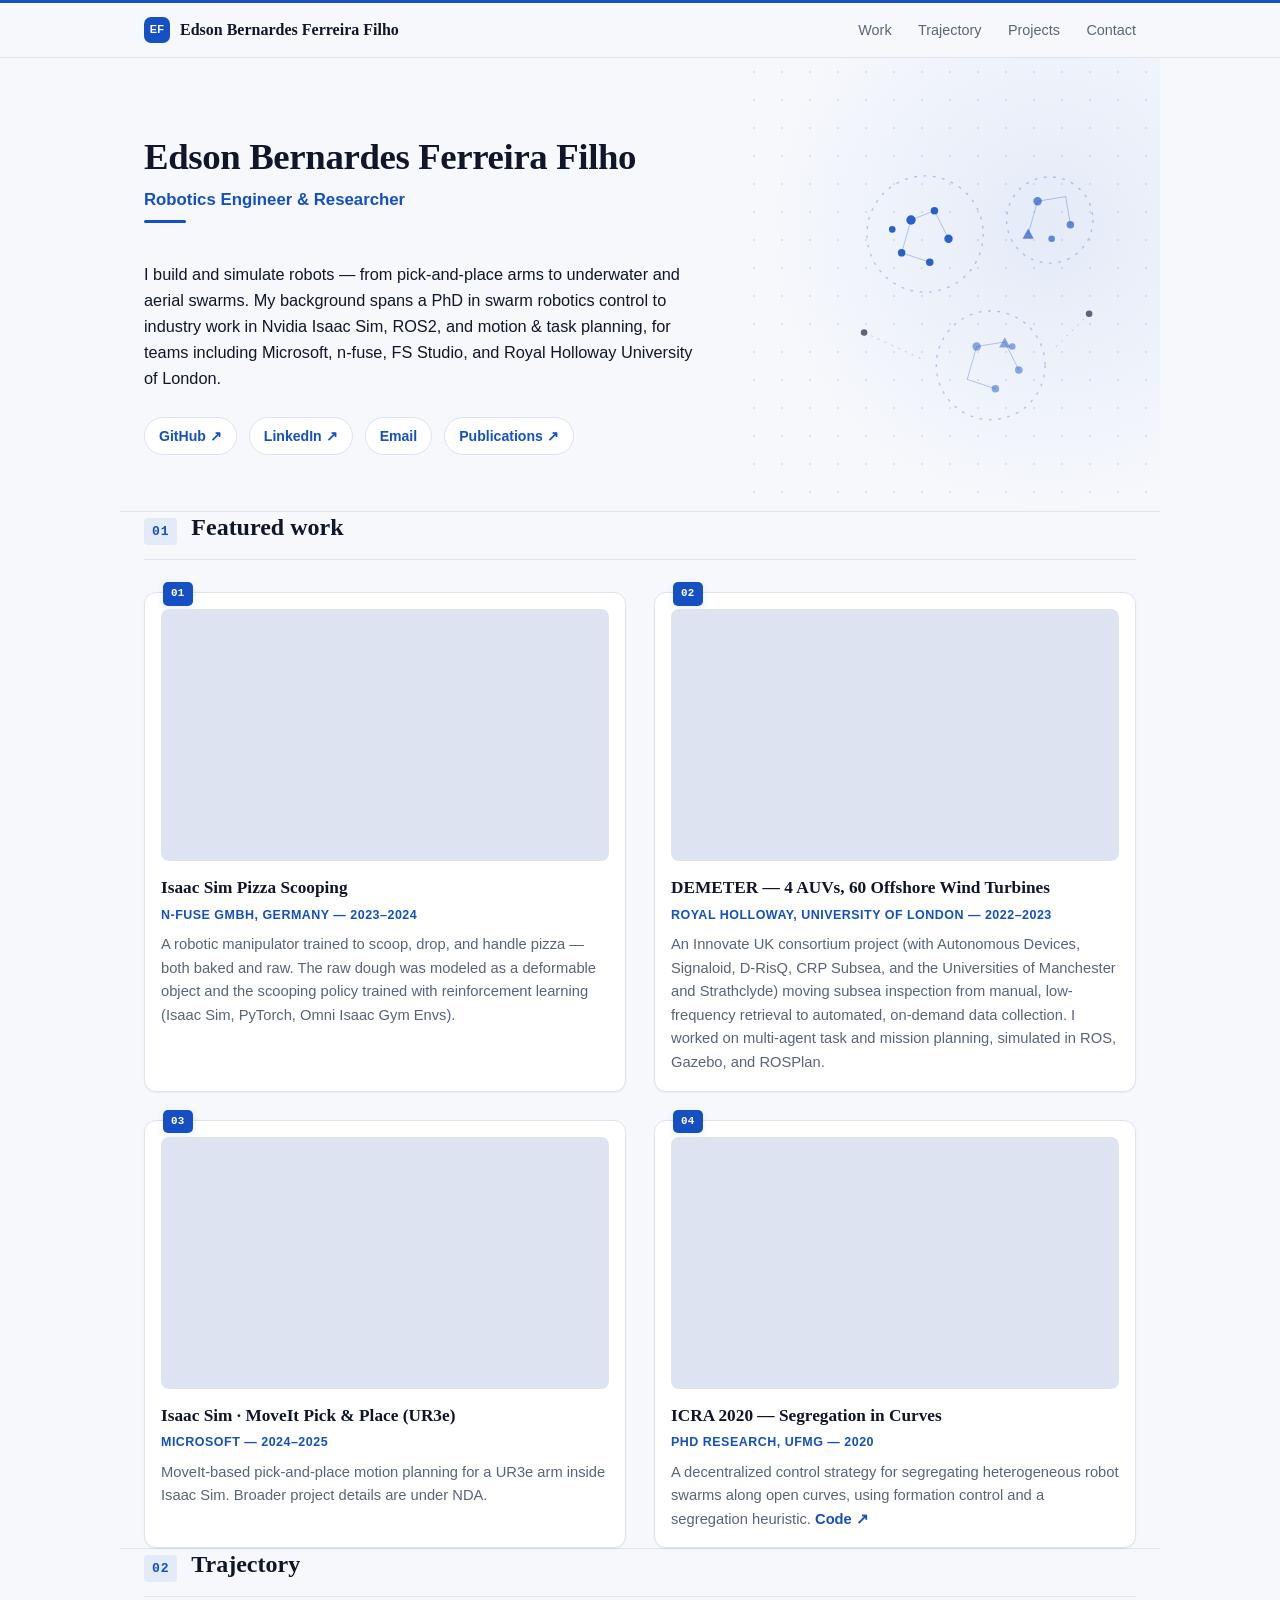
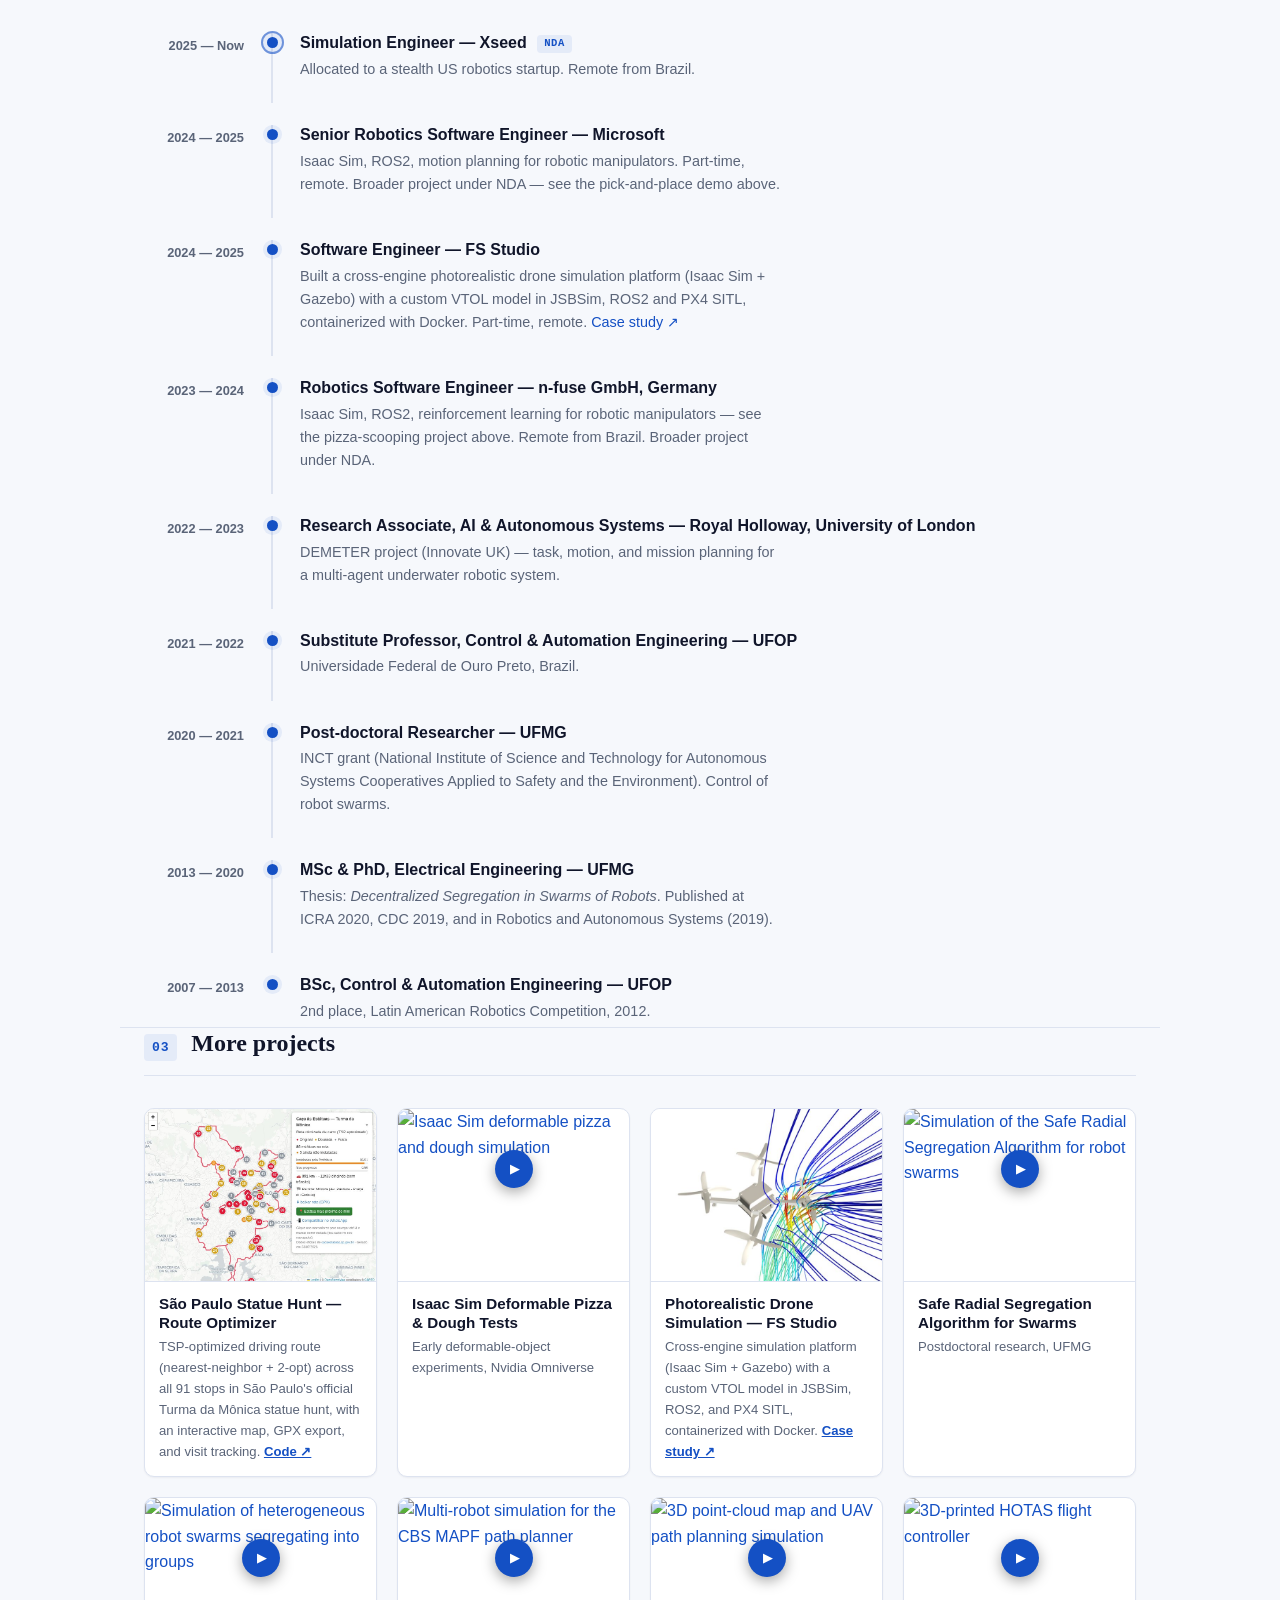
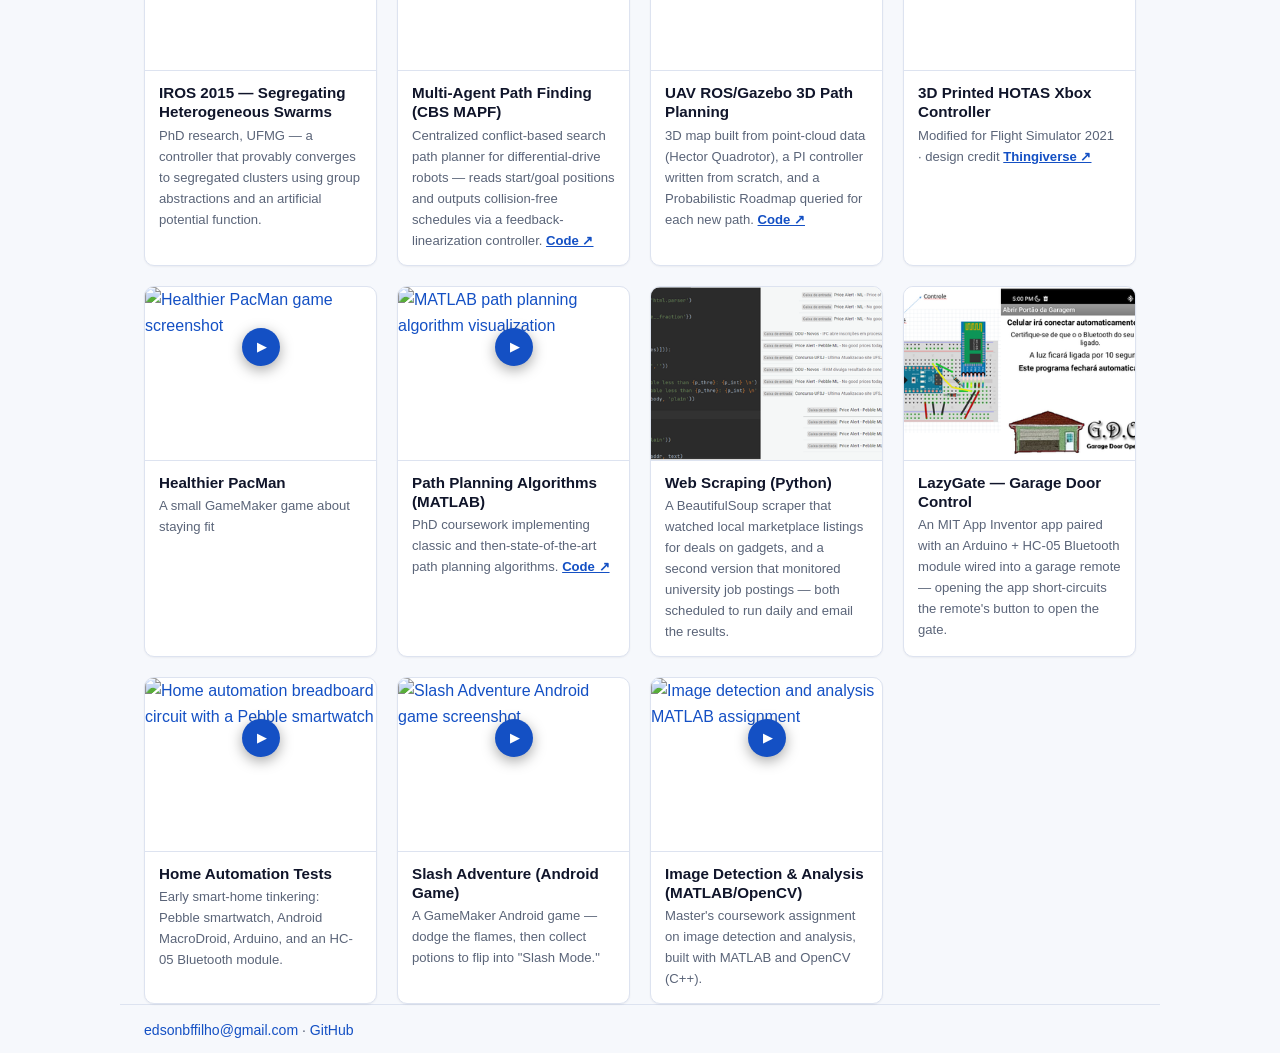
==== index.html @ b5280a37 "Initial portfolio site: featured work, projects, and career trajectory" ====
<!DOCTYPE html>
<html lang="en">
<head>
<meta charset="UTF-8">
<meta name="viewport" content="width=device-width, initial-scale=1.0">
<title>Edson Bernardes Ferreira Filho — Robotics Engineer</title>
<meta name="description" content="Robotics engineer and researcher working on simulation, motion planning, and multi-robot autonomy.">
<link rel="canonical" href="https://eferreirafilho.github.io/">
<meta property="og:type" content="website">
<meta property="og:title" content="Edson Bernardes Ferreira Filho — Robotics Engineer">
<meta property="og:description" content="Robotics engineer and researcher working on simulation, motion planning, and multi-robot autonomy.">
<meta property="og:url" content="https://eferreirafilho.github.io/">
<meta name="twitter:card" content="summary">
<meta name="twitter:title" content="Edson Bernardes Ferreira Filho — Robotics Engineer">
<meta name="twitter:description" content="Robotics engineer and researcher working on simulation, motion planning, and multi-robot autonomy.">
<link rel="icon" href="data:image/svg+xml,<svg xmlns=%22http://www.w3.org/2000/svg%22 viewBox=%220 0 100 100%22><text y=%22.9em%22 font-size=%2290%22>🤖</text></svg>">
<meta name="theme-color" content="#1450c4" media="(prefers-color-scheme: light)">
<meta name="theme-color" content="#0a0e1a" media="(prefers-color-scheme: dark)">
<link rel="stylesheet" href="style.css">
<script type="application/ld+json">
{
  "@context": "https://schema.org",
  "@type": "Person",
  "name": "Edson Bernardes Ferreira Filho",
  "jobTitle": "Robotics Engineer & Researcher",
  "url": "https://eferreirafilho.github.io/",
  "email": "mailto:edsonbffilho@gmail.com",
  "sameAs": [
    "https://github.com/eferreirafilho",
    "https://www.linkedin.com/in/edsonbffilho/",
    "https://scholar.google.com/citations?user=fEN3HycAAAAJ"
  ]
}
</script>
<script>document.documentElement.classList.add('js')</script>
</head>
<body>

<header class="site-header">
  <div class="wrap header-inner">
    <a class="brand" href="#top"><span class="logo-mark">EF</span> Edson Bernardes Ferreira Filho</a>
    <nav>
      <a href="#work">Work</a>
      <a href="#trajectory">Trajectory</a>
      <a href="#more">Projects</a>
      <a href="#contact">Contact</a>
    </nav>
  </div>
</header>

<main>

  <section class="hero wrap" id="top">
    <div class="hero-grid">
      <div class="hero-content">
        <h1>Edson Bernardes Ferreira Filho</h1>
        <p class="role">Robotics Engineer &amp; Researcher</p>
        <p class="bio">
          I build and simulate robots — from pick-and-place arms to underwater and aerial swarms.
          My background spans a PhD in swarm robotics control to industry work in Nvidia Isaac Sim,
          ROS2, and motion &amp; task planning, for teams including Microsoft, n-fuse, FS Studio, and Royal Holloway University of London.
        </p>
        <div class="hero-links">
          <a href="https://github.com/eferreirafilho" target="_blank" rel="noopener">GitHub ↗</a>
          <a href="https://www.linkedin.com/in/edsonbffilho/" target="_blank" rel="noopener">LinkedIn ↗</a>
          <a href="mailto:edsonbffilho@gmail.com">Email</a>
          <a href="https://scholar.google.com/citations?user=fEN3HycAAAAJ" target="_blank" rel="noopener">Publications ↗</a>
        </div>
      </div>
      <div class="hero-art" aria-hidden="true">
        <svg viewBox="0 0 320 320" xmlns="http://www.w3.org/2000/svg">
          <!-- group A: circles -->
          <circle class="swarm-ring ring-a" cx="95" cy="95" r="62"></circle>
          <line class="swarm-link" x1="80" y1="80" x2="105" y2="70"></line>
          <line class="swarm-link" x1="105" y1="70" x2="120" y2="100"></line>
          <line class="swarm-link" x1="80" y1="80" x2="70" y2="115"></line>
          <line class="swarm-link" x1="70" y1="115" x2="100" y2="125"></line>
          <circle class="swarm-bot g1" cx="80" cy="80" r="5" style="animation-delay:-.2s"></circle>
          <circle class="swarm-bot g1" cx="105" cy="70" r="4" style="animation-delay:-1.1s"></circle>
          <circle class="swarm-bot g1" cx="120" cy="100" r="4.5" style="animation-delay:-.6s"></circle>
          <circle class="swarm-bot g1" cx="70" cy="115" r="4" style="animation-delay:-1.6s"></circle>
          <circle class="swarm-bot g1" cx="100" cy="125" r="4" style="animation-delay:-.9s"></circle>
          <circle class="swarm-bot g1" cx="60" cy="90" r="3.5" style="animation-delay:-1.9s"></circle>

          <!-- group B: mixed shapes -->
          <circle class="swarm-ring ring-b" cx="228" cy="80" r="46"></circle>
          <line class="swarm-link" x1="215" y1="60" x2="245" y2="55"></line>
          <line class="swarm-link" x1="245" y1="55" x2="250" y2="85"></line>
          <line class="swarm-link" x1="215" y1="60" x2="205" y2="95"></line>
          <circle class="swarm-bot g2" cx="215" cy="60" r="4.5" style="animation-delay:-.4s"></circle>
          <rect class="swarm-bot g2" x="241" y="51" width="8" height="8" transform="rotate(45 245 55)" style="animation-delay:-1.3s"></rect>
          <circle class="swarm-bot g2" cx="250" cy="85" r="4" style="animation-delay:-.8s"></circle>
          <polygon class="swarm-bot g2" points="205,89 199,100 211,100" style="animation-delay:-1.7s"></polygon>
          <circle class="swarm-bot g2" cx="230" cy="100" r="3.5" style="animation-delay:-2.1s"></circle>

          <!-- group C: mixed shapes -->
          <circle class="swarm-ring ring-c" cx="165" cy="235" r="58"></circle>
          <line class="swarm-link" x1="150" y1="215" x2="180" y2="210"></line>
          <line class="swarm-link" x1="180" y1="210" x2="195" y2="240"></line>
          <line class="swarm-link" x1="150" y1="215" x2="140" y2="250"></line>
          <line class="swarm-link" x1="140" y1="250" x2="170" y2="260"></line>
          <circle class="swarm-bot g3" cx="150" cy="215" r="4.5" style="animation-delay:-.3s"></circle>
          <polygon class="swarm-bot g3" points="180,205 174,216 186,216" style="animation-delay:-1.4s"></polygon>
          <circle class="swarm-bot g3" cx="195" cy="240" r="4" style="animation-delay:-.7s"></circle>
          <rect class="swarm-bot g3" x="136" y="246" width="7" height="7" transform="rotate(45 140 250)" style="animation-delay:-1.8s"></rect>
          <circle class="swarm-bot g3" cx="170" cy="260" r="4" style="animation-delay:-1.0s"></circle>
          <circle class="swarm-bot g3" cx="188" cy="215" r="3.5" style="animation-delay:-2.2s"></circle>

          <!-- strays converging -->
          <line class="swarm-trail" x1="270" y1="180" x2="230" y2="220"></line>
          <g class="swarm-stray stray-1"><circle cx="270" cy="180" r="3.5"></circle></g>
          <line class="swarm-trail" x1="30" y1="200" x2="95" y2="230"></line>
          <g class="swarm-stray stray-2"><circle cx="30" cy="200" r="3.5"></circle></g>
        </svg>
      </div>
    </div>
  </section>

  <section class="wrap" id="work">
    <div class="section-head reveal">
      <span class="index">01</span>
      <h2>Featured work</h2>
    </div>

    <div class="feature-grid">

      <article class="feature reveal">
        <div class="video-frame">
          <iframe src="https://www.youtube-nocookie.com/embed/kLMvVMQh2kI" title="Isaac Sim Pizza Scooping" loading="lazy" frameborder="0" allow="encrypted-media; picture-in-picture" allowfullscreen></iframe>
        </div>
        <div class="feature-text">
          <h3>Isaac Sim Pizza Scooping</h3>
          <p class="meta">n-fuse GmbH, Germany — 2023–2024</p>
          <p>A robotic manipulator trained to scoop, drop, and handle pizza — both baked and raw.
          The raw dough was modeled as a deformable object and the scooping policy trained with
          reinforcement learning (Isaac Sim, PyTorch, Omni Isaac Gym Envs).</p>
        </div>
      </article>

      <article class="feature reveal">
        <div class="video-frame">
          <iframe src="https://www.youtube-nocookie.com/embed/oD5WU7dRKI8" title="DEMETER — Multi-Agent AUVs" loading="lazy" frameborder="0" allow="encrypted-media; picture-in-picture" allowfullscreen></iframe>
        </div>
        <div class="feature-text">
          <h3>DEMETER — 4 AUVs, 60 Offshore Wind Turbines</h3>
          <p class="meta">Royal Holloway, University of London — 2022–2023</p>
          <p>An Innovate UK consortium project (with Autonomous Devices, Signaloid, D-RisQ, CRP Subsea,
          and the Universities of Manchester and Strathclyde) moving subsea inspection from manual,
          low-frequency retrieval to automated, on-demand data collection. I worked on multi-agent
          task and mission planning, simulated in ROS, Gazebo, and ROSPlan.</p>
        </div>
      </article>

      <article class="feature reveal">
        <div class="video-frame">
          <iframe src="https://www.youtube-nocookie.com/embed/qJQXDGICeGg" title="Isaac Sim MoveIt Pick and Place (UR3e)" loading="lazy" frameborder="0" allow="encrypted-media; picture-in-picture" allowfullscreen></iframe>
        </div>
        <div class="feature-text">
          <h3>Isaac Sim · MoveIt Pick &amp; Place (UR3e)</h3>
          <p class="meta">Microsoft — 2024–2025</p>
          <p>MoveIt-based pick-and-place motion planning for a UR3e arm inside Isaac Sim.
          Broader project details are under NDA.</p>
        </div>
      </article>

      <article class="feature reveal">
        <div class="video-frame">
          <iframe src="https://www.youtube-nocookie.com/embed/Bd-1XzaPeXY" title="ICRA 2020 Presentation — Segregation in Curves" loading="lazy" frameborder="0" allow="encrypted-media; picture-in-picture" allowfullscreen></iframe>
        </div>
        <div class="feature-text">
          <h3>ICRA 2020 — Segregation in Curves</h3>
          <p class="meta">PhD research, UFMG — 2020</p>
          <p>A decentralized control strategy for segregating heterogeneous robot swarms along
          open curves, using formation control and a segregation heuristic.
          <a href="https://github.com/eferreirafilho/swarm_segregation_icra2020" target="_blank" rel="noopener">Code ↗</a></p>
        </div>
      </article>

    </div>
  </section>

  <section class="wrap" id="trajectory">
    <div class="section-head reveal">
      <span class="index">02</span>
      <h2>Trajectory</h2>
    </div>
    <ul class="timeline">

      <li class="reveal">
        <span class="years">2025 — Now</span>
        <span class="node-col"><span class="dot current"></span></span>
        <div>
          <h4>Simulation Engineer — Xseed <span class="tag">NDA</span></h4>
          <p>Allocated to a stealth US robotics startup. Remote from Brazil.</p>
        </div>
      </li>

      <li class="reveal">
        <span class="years">2024 — 2025</span>
        <span class="node-col"><span class="dot"></span></span>
        <div>
          <h4>Senior Robotics Software Engineer — Microsoft</h4>
          <p>Isaac Sim, ROS2, motion planning for robotic manipulators. Part-time, remote. Broader project under NDA — see the pick-and-place demo above.</p>
        </div>
      </li>

      <li class="reveal">
        <span class="years">2024 — 2025</span>
        <span class="node-col"><span class="dot"></span></span>
        <div>
          <h4>Software Engineer — FS Studio</h4>
          <p>Built a cross-engine photorealistic drone simulation platform (Isaac Sim + Gazebo)
          with a custom VTOL model in JSBSim, ROS2 and PX4 SITL, containerized with Docker.
          Part-time, remote. <a href="https://fsstudio.com/photorealistic-drone-simulation-through-omniverse-and-gazebo-case-study" target="_blank" rel="noopener">Case study ↗</a></p>
        </div>
      </li>

      <li class="reveal">
        <span class="years">2023 — 2024</span>
        <span class="node-col"><span class="dot"></span></span>
        <div>
          <h4>Robotics Software Engineer — n-fuse GmbH, Germany</h4>
          <p>Isaac Sim, ROS2, reinforcement learning for robotic manipulators — see the pizza-scooping project above. Remote from Brazil. Broader project under NDA.</p>
        </div>
      </li>

      <li class="reveal">
        <span class="years">2022 — 2023</span>
        <span class="node-col"><span class="dot"></span></span>
        <div>
          <h4>Research Associate, AI &amp; Autonomous Systems — Royal Holloway, University of London</h4>
          <p>DEMETER project (Innovate UK) — task, motion, and mission planning for a multi-agent underwater robotic system.</p>
        </div>
      </li>

      <li class="reveal">
        <span class="years">2021 — 2022</span>
        <span class="node-col"><span class="dot"></span></span>
        <div>
          <h4>Substitute Professor, Control &amp; Automation Engineering — UFOP</h4>
          <p>Universidade Federal de Ouro Preto, Brazil.</p>
        </div>
      </li>

      <li class="reveal">
        <span class="years">2020 — 2021</span>
        <span class="node-col"><span class="dot"></span></span>
        <div>
          <h4>Post-doctoral Researcher — UFMG</h4>
          <p>INCT grant (National Institute of Science and Technology for Autonomous Systems Cooperatives Applied to Safety and the Environment). Control of robot swarms.</p>
        </div>
      </li>

      <li class="reveal">
        <span class="years">2013 — 2020</span>
        <span class="node-col"><span class="dot"></span></span>
        <div>
          <h4>MSc &amp; PhD, Electrical Engineering — UFMG</h4>
          <p>Thesis: <em>Decentralized Segregation in Swarms of Robots</em>. Published at ICRA 2020, CDC 2019, and in Robotics and Autonomous Systems (2019).</p>
        </div>
      </li>

      <li class="reveal">
        <span class="years">2007 — 2013</span>
        <span class="node-col"><span class="dot"></span></span>
        <div>
          <h4>BSc, Control &amp; Automation Engineering — UFOP</h4>
          <p>2nd place, Latin American Robotics Competition, 2012.</p>
        </div>
      </li>

    </ul>
  </section>

  <section class="wrap" id="more">
    <div class="section-head reveal">
      <span class="index">03</span>
      <h2>More projects</h2>
    </div>
    <div class="grid">

      <div class="card reveal">
        <a class="card-media" href="https://eferreirafilho.github.io/caca-estatuas-sp/" target="_blank" rel="noopener">
          <img loading="lazy" src="images/caca-estatuas-sp.jpg" alt="Interactive map of the optimized São Paulo statue-hunt driving route">
        </a>
        <div class="card-text">
          <h4><a href="https://eferreirafilho.github.io/caca-estatuas-sp/" target="_blank" rel="noopener">São Paulo Statue Hunt — Route Optimizer</a></h4>
          <p>TSP-optimized driving route (nearest-neighbor + 2-opt) across all 91 stops in São Paulo's official Turma da Mônica statue hunt, with an interactive map, GPX export, and visit tracking. <a href="https://github.com/eferreirafilho/caca-estatuas-sp" target="_blank" rel="noopener">Code ↗</a></p>
        </div>
      </div>

      <div class="card reveal">
        <a class="card-media" href="https://youtu.be/xqo80AxXEqs" target="_blank" rel="noopener">
          <img loading="lazy" src="https://img.youtube.com/vi/xqo80AxXEqs/hqdefault.jpg" alt="Isaac Sim deformable pizza and dough simulation">
          <span class="play">▶</span>
        </a>
        <div class="card-text">
          <h4><a href="https://youtu.be/xqo80AxXEqs" target="_blank" rel="noopener">Isaac Sim Deformable Pizza &amp; Dough Tests</a></h4>
          <p>Early deformable-object experiments, Nvidia Omniverse</p>
        </div>
      </div>

      <div class="card reveal">
        <a class="card-media" href="https://fsstudio.com/photorealistic-drone-simulation-through-omniverse-and-gazebo-case-study" target="_blank" rel="noopener">
          <img loading="lazy" src="images/fsstudio-dronesim.jpg" alt="CFD airflow visualization around a simulated drone">
        </a>
        <div class="card-text">
          <h4><a href="https://fsstudio.com/photorealistic-drone-simulation-through-omniverse-and-gazebo-case-study" target="_blank" rel="noopener">Photorealistic Drone Simulation — FS Studio</a></h4>
          <p>Cross-engine simulation platform (Isaac Sim + Gazebo) with a custom VTOL model in JSBSim, ROS2, and PX4 SITL, containerized with Docker. <a href="https://fsstudio.com/photorealistic-drone-simulation-through-omniverse-and-gazebo-case-study" target="_blank" rel="noopener">Case study ↗</a></p>
        </div>
      </div>

      <div class="card reveal">
        <a class="card-media" href="https://youtu.be/FILIcJzhCA4" target="_blank" rel="noopener">
          <img loading="lazy" src="https://img.youtube.com/vi/FILIcJzhCA4/hqdefault.jpg" alt="Simulation of the Safe Radial Segregation Algorithm for robot swarms">
          <span class="play">▶</span>
        </a>
        <div class="card-text">
          <h4><a href="https://youtu.be/FILIcJzhCA4" target="_blank" rel="noopener">Safe Radial Segregation Algorithm for Swarms</a></h4>
          <p>Postdoctoral research, UFMG</p>
        </div>
      </div>

      <div class="card reveal">
        <a class="card-media" href="https://youtu.be/mFxI3YQrhSk" target="_blank" rel="noopener">
          <img loading="lazy" src="https://img.youtube.com/vi/mFxI3YQrhSk/hqdefault.jpg" alt="Simulation of heterogeneous robot swarms segregating into groups">
          <span class="play">▶</span>
        </a>
        <div class="card-text">
          <h4><a href="https://youtu.be/mFxI3YQrhSk" target="_blank" rel="noopener">IROS 2015 — Segregating Heterogeneous Swarms</a></h4>
          <p>PhD research, UFMG — a controller that provably converges to segregated clusters using group abstractions and an artificial potential function.</p>
        </div>
      </div>

      <div class="card reveal">
        <a class="card-media" href="https://youtu.be/qwxTIXPNZy4" target="_blank" rel="noopener">
          <img loading="lazy" src="https://img.youtube.com/vi/qwxTIXPNZy4/hqdefault.jpg" alt="Multi-robot simulation for the CBS MAPF path planner">
          <span class="play">▶</span>
        </a>
        <div class="card-text">
          <h4><a href="https://youtu.be/qwxTIXPNZy4" target="_blank" rel="noopener">Multi-Agent Path Finding (CBS MAPF)</a></h4>
          <p>Centralized conflict-based search path planner for differential-drive robots — reads start/goal positions and outputs collision-free schedules via a feedback-linearization controller. <a href="https://github.com/eferreirafilho/mapf" target="_blank" rel="noopener">Code ↗</a></p>
        </div>
      </div>

      <div class="card reveal">
        <a class="card-media" href="https://youtu.be/5zz554kwlhc" target="_blank" rel="noopener">
          <img loading="lazy" src="https://img.youtube.com/vi/5zz554kwlhc/hqdefault.jpg" alt="3D point-cloud map and UAV path planning simulation">
          <span class="play">▶</span>
        </a>
        <div class="card-text">
          <h4><a href="https://youtu.be/5zz554kwlhc" target="_blank" rel="noopener">UAV ROS/Gazebo 3D Path Planning</a></h4>
          <p>3D map built from point-cloud data (Hector Quadrotor), a PI controller written from scratch, and a Probabilistic Roadmap queried for each new path. <a href="https://github.com/eferreirafilho/gazebo_3D_pathplanning" target="_blank" rel="noopener">Code ↗</a></p>
        </div>
      </div>

      <div class="card reveal">
        <a class="card-media" href="https://youtu.be/h5XjMiL6z1w" target="_blank" rel="noopener">
          <img loading="lazy" src="https://img.youtube.com/vi/h5XjMiL6z1w/hqdefault.jpg" alt="3D-printed HOTAS flight controller">
          <span class="play">▶</span>
        </a>
        <div class="card-text">
          <h4><a href="https://youtu.be/h5XjMiL6z1w" target="_blank" rel="noopener">3D Printed HOTAS Xbox Controller</a></h4>
          <p>Modified for Flight Simulator 2021 · design credit <a href="https://www.thingiverse.com/thing:4605273" target="_blank" rel="noopener">Thingiverse ↗</a></p>
        </div>
      </div>

      <div class="card reveal">
        <a class="card-media" href="https://youtu.be/n9C_z808i98" target="_blank" rel="noopener">
          <img loading="lazy" src="https://img.youtube.com/vi/n9C_z808i98/hqdefault.jpg" alt="Healthier PacMan game screenshot">
          <span class="play">▶</span>
        </a>
        <div class="card-text">
          <h4><a href="https://youtu.be/n9C_z808i98" target="_blank" rel="noopener">Healthier PacMan</a></h4>
          <p>A small GameMaker game about staying fit</p>
        </div>
      </div>

      <div class="card reveal">
        <a class="card-media" href="https://youtu.be/-ZS7VJuk-Xw" target="_blank" rel="noopener">
          <img loading="lazy" src="https://img.youtube.com/vi/-ZS7VJuk-Xw/hqdefault.jpg" alt="MATLAB path planning algorithm visualization">
          <span class="play">▶</span>
        </a>
        <div class="card-text">
          <h4><a href="https://youtu.be/-ZS7VJuk-Xw" target="_blank" rel="noopener">Path Planning Algorithms (MATLAB)</a></h4>
          <p>PhD coursework implementing classic and then-state-of-the-art path planning algorithms. <a href="https://github.com/eferreirafilho/Path-Planning-Algorithms" target="_blank" rel="noopener">Code ↗</a></p>
        </div>
      </div>

      <div class="card reveal">
        <a class="card-media" href="images/web-scraping.png" target="_blank" rel="noopener">
          <img loading="lazy" src="images/web-scraping.png" alt="Python web scraper code and price-alert notifications">
        </a>
        <div class="card-text">
          <h4>Web Scraping (Python)</h4>
          <p>A BeautifulSoup scraper that watched local marketplace listings for deals on gadgets, and a second version that monitored university job postings — both scheduled to run daily and email the results.</p>
        </div>
      </div>

      <div class="card reveal">
        <a class="card-media" href="images/lazygate.png" target="_blank" rel="noopener">
          <img loading="lazy" src="images/lazygate.png" alt="LazyGate circuit diagram and garage door opener app">
        </a>
        <div class="card-text">
          <h4>LazyGate — Garage Door Control</h4>
          <p>An MIT App Inventor app paired with an Arduino + HC-05 Bluetooth module wired into a garage remote — opening the app short-circuits the remote's button to open the gate.</p>
        </div>
      </div>

      <div class="card reveal">
        <a class="card-media" href="https://youtu.be/2zBxK12dLUQ" target="_blank" rel="noopener">
          <img loading="lazy" src="https://img.youtube.com/vi/2zBxK12dLUQ/hqdefault.jpg" alt="Home automation breadboard circuit with a Pebble smartwatch">
          <span class="play">▶</span>
        </a>
        <div class="card-text">
          <h4><a href="https://youtu.be/2zBxK12dLUQ" target="_blank" rel="noopener">Home Automation Tests</a></h4>
          <p>Early smart-home tinkering: Pebble smartwatch, Android MacroDroid, Arduino, and an HC-05 Bluetooth module.</p>
        </div>
      </div>

      <div class="card reveal">
        <a class="card-media" href="https://youtu.be/e_MWCThEzN8" target="_blank" rel="noopener">
          <img loading="lazy" src="https://img.youtube.com/vi/e_MWCThEzN8/hqdefault.jpg" alt="Slash Adventure Android game screenshot">
          <span class="play">▶</span>
        </a>
        <div class="card-text">
          <h4><a href="https://youtu.be/e_MWCThEzN8" target="_blank" rel="noopener">Slash Adventure (Android Game)</a></h4>
          <p>A GameMaker Android game — dodge the flames, then collect potions to flip into "Slash Mode."</p>
        </div>
      </div>

      <div class="card reveal">
        <a class="card-media" href="https://youtu.be/XIEwwKHn3Zw" target="_blank" rel="noopener">
          <img loading="lazy" src="https://img.youtube.com/vi/XIEwwKHn3Zw/hqdefault.jpg" alt="Image detection and analysis MATLAB assignment">
          <span class="play">▶</span>
        </a>
        <div class="card-text">
          <h4><a href="https://youtu.be/XIEwwKHn3Zw" target="_blank" rel="noopener">Image Detection &amp; Analysis (MATLAB/OpenCV)</a></h4>
          <p>Master's coursework assignment on image detection and analysis, built with MATLAB and OpenCV (C++).</p>
        </div>
      </div>

    </div>
  </section>

</main>

<footer class="wrap" id="contact">
  <p><a href="mailto:edsonbffilho@gmail.com">edsonbffilho@gmail.com</a> · <a href="https://github.com/eferreirafilho" target="_blank" rel="noopener">GitHub</a></p>
</footer>

<script src="script.js"></script>
</body>
</html>
---- style.css ----
:root {
  --bg: #f6f8fc;
  --text: #10152a;
  --muted: #5a6478;
  --accent: #1450c4;
  --accent-soft: rgba(20, 80, 196, 0.08);
  --border: #dde3f0;
  --card-bg: #ffffff;
  --shadow-sm: rgba(16, 21, 40, .05);
}

@media (prefers-color-scheme: dark) {
  :root {
    --bg: #0a0e1a;
    --text: #e8ecf7;
    --muted: #8b95b0;
    --accent: #5b8def;
    --accent-soft: rgba(91, 141, 239, 0.12);
    --border: #1e2740;
    --card-bg: #10162a;
    --shadow-sm: rgba(0, 0, 0, .35);
  }
}

* { box-sizing: border-box; }

html { scroll-behavior: smooth; }

body {
  margin: 0;
  background: var(--bg);
  color: var(--text);
  font-family: -apple-system, BlinkMacSystemFont, "Segoe UI", Roboto, Helvetica, Arial, sans-serif;
  line-height: 1.6;
  -webkit-font-smoothing: antialiased;
  position: relative;
}

/* subtle grain texture, sits above everything, never blocks clicks */
body::before {
  content: '';
  position: fixed;
  inset: 0;
  pointer-events: none;
  z-index: 999;
  opacity: .025;
  mix-blend-mode: overlay;
  background-image: url("data:image/svg+xml;utf8,<svg xmlns='http://www.w3.org/2000/svg' width='120' height='120'><filter id='n'><feTurbulence type='fractalNoise' baseFrequency='0.85' numOctaves='2' stitchTiles='stitch'/></filter><rect width='100%25' height='100%25' filter='url(%23n)'/></svg>");
}

/* scroll-reveal (progressive enhancement: only animates once .js is present).
   Deliberately never toggles opacity — content must stay visible even if a
   transition never resolves; worst case it just sits at a small offset. */
.js .reveal {
  transform: translateY(16px);
  transition: transform .6s cubic-bezier(.2,.7,.2,1);
}
.js .reveal.is-visible {
  transform: none;
}
.feature-grid > .reveal:nth-child(2) { transition-delay: .08s; }
.feature-grid > .reveal:nth-child(3) { transition-delay: .16s; }
.feature-grid > .reveal:nth-child(4) { transition-delay: .24s; }
.grid > .reveal:nth-child(2) { transition-delay: .06s; }
.grid > .reveal:nth-child(3) { transition-delay: .12s; }
.grid > .reveal:nth-child(4) { transition-delay: .18s; }
.grid > .reveal:nth-child(5) { transition-delay: .24s; }
.grid > .reveal:nth-child(6) { transition-delay: .3s; }

@media (prefers-reduced-motion: reduce) {
  .js .reveal { transition: none; transform: none; }
}

h1, h2, h3, h4 {
  font-family: ui-serif, Georgia, "Times New Roman", serif;
  font-weight: 600;
  line-height: 1.25;
  margin: 0 0 .4em;
}

a {
  color: var(--accent);
  text-decoration: none;
}
a:hover { text-decoration: underline; }

.wrap {
  max-width: 1040px;
  margin: 0 auto;
  padding: 0 24px;
}

/* header */
.site-header {
  position: sticky;
  top: 0;
  background: color-mix(in srgb, var(--bg) 85%, transparent);
  backdrop-filter: blur(8px);
  border-bottom: 1px solid var(--border);
  border-top: 3px solid var(--accent);
  z-index: 10;
}
.header-inner {
  display: flex;
  align-items: center;
  justify-content: space-between;
  padding-top: 14px;
  padding-bottom: 14px;
}
.brand {
  color: var(--text);
  font-family: ui-serif, Georgia, serif;
  font-weight: 600;
  font-size: 1rem;
  display: flex;
  align-items: center;
  gap: 10px;
}
.brand:hover { text-decoration: none; opacity: .85; }
.logo-mark {
  display: inline-flex;
  align-items: center;
  justify-content: center;
  width: 26px;
  height: 26px;
  border-radius: 7px;
  background: var(--accent);
  color: #fff;
  font-family: -apple-system, BlinkMacSystemFont, sans-serif;
  font-size: .68rem;
  font-weight: 700;
  letter-spacing: .02em;
}
.site-header nav a {
  position: relative;
  color: var(--muted);
  margin-left: 22px;
  font-size: .9rem;
  padding-bottom: 4px;
  transition: color .15s ease;
}
.site-header nav a::after {
  content: '';
  position: absolute;
  left: 0;
  right: 0;
  bottom: 0;
  height: 2px;
  background: var(--accent);
  border-radius: 1px;
  transform: scaleX(0);
  transform-origin: left;
  transition: transform .25s cubic-bezier(.2,.7,.2,1);
}
.site-header nav a:hover {
  color: var(--accent);
  text-decoration: none;
}
.site-header nav a:hover::after {
  transform: scaleX(1);
}

/* hero */
.hero {
  position: relative;
  padding-top: 76px;
  padding-bottom: 56px;
  overflow: hidden;
}
.hero::before {
  content: '';
  position: absolute;
  top: -140px;
  right: -200px;
  width: 620px;
  height: 620px;
  background:
    radial-gradient(circle, var(--accent-soft) 0%, transparent 65%),
    radial-gradient(var(--border) 1px, transparent 1px);
  background-size: auto, 28px 28px;
  pointer-events: none;
  z-index: -1;
}
.hero-grid {
  display: flex;
  align-items: center;
  gap: 40px;
}
.hero-content {
  flex: 1 1 460px;
  min-width: 0;
}
.hero-art {
  flex: 0 0 300px;
  max-width: 300px;
}
.hero-art svg { width: 100%; height: auto; display: block; }
@media (max-width: 860px) {
  .hero-art { display: none; }
}
.hero h1 {
  font-size: 2.3rem;
  margin-bottom: .2em;
  letter-spacing: -.01em;
}
.role {
  color: var(--accent);
  font-weight: 600;
  font-size: 1.05rem;
  margin: 0 0 1.3em;
  padding-bottom: .5em;
  position: relative;
  display: inline-block;
}
.role::after {
  content: '';
  position: absolute;
  left: 0;
  bottom: 0;
  width: 42px;
  height: 3px;
  background: var(--accent);
  border-radius: 2px;
}
.bio {
  max-width: 62ch;
  color: var(--text);
  font-size: 1.02rem;
}
.hero-links {
  margin-top: 1.6em;
  display: flex;
  gap: 12px;
  flex-wrap: wrap;
}
.hero-links a {
  font-size: .88rem;
  font-weight: 600;
  color: var(--accent);
  border: 1px solid var(--border);
  background: var(--card-bg);
  padding: 7px 14px;
  border-radius: 20px;
  transition: border-color .15s ease, box-shadow .15s ease, transform .15s ease;
}
.hero-links a:hover {
  text-decoration: none;
  border-color: var(--accent);
  box-shadow: 0 4px 14px var(--accent-soft);
  transform: translateY(-1px);
}

/* swarm illustration */
.swarm-ring { fill: none; stroke: var(--accent); stroke-opacity: .3; stroke-width: 1.4; stroke-dasharray: 3 7; }
.swarm-link { stroke: var(--accent); stroke-opacity: .32; stroke-width: 1; }
.swarm-trail { stroke: var(--muted); stroke-opacity: .35; stroke-width: 1; stroke-dasharray: 2 6; }
.swarm-bot {
  fill: var(--accent);
  transform-box: fill-box;
  transform-origin: center;
  animation: botPulse 3.2s ease-in-out infinite;
}
.swarm-bot.g1 { fill-opacity: .9; }
.swarm-bot.g2 { fill-opacity: .65; }
.swarm-bot.g3 { fill-opacity: .48; }
.swarm-stray circle { fill: var(--muted); }
.swarm-stray { animation: swarmTravel 6s ease-in-out infinite; }
.swarm-stray.stray-1 { --tx: -40px; --ty: 40px; }
.swarm-stray.stray-2 { --tx: 65px; --ty: 30px; animation-delay: -3s; animation-duration: 7s; }
.ring-a { animation: dashRotate 18s linear infinite; }
.ring-b { animation: dashRotate 13s linear infinite reverse; }
.ring-c { animation: dashRotate 21s linear infinite; }

@keyframes dashRotate { to { stroke-dashoffset: -100; } }
@keyframes botPulse { 0%, 100% { transform: scale(1); } 50% { transform: scale(1.18); } }
@keyframes swarmTravel {
  0%   { transform: translate(0, 0); opacity: 0; }
  12%  { opacity: .6; }
  75%  { opacity: .6; }
  100% { transform: translate(var(--tx), var(--ty)); opacity: 0; }
}

@media (prefers-reduced-motion: reduce) {
  .swarm-ring, .swarm-bot, .swarm-stray, .timeline .dot.current::after { animation: none; }
  .swarm-stray { opacity: .5; }
}

/* sections */
.section-head {
  display: flex;
  align-items: baseline;
  gap: 14px;
  margin-bottom: 32px;
  padding-bottom: 14px;
  border-bottom: 1px solid var(--border);
}
.section-head .index {
  font-family: ui-monospace, SFMono-Regular, Menlo, monospace;
  color: var(--accent);
  font-size: .82rem;
  font-weight: 700;
  letter-spacing: .06em;
  background: var(--accent-soft);
  padding: 3px 8px;
  border-radius: 4px;
}
.section-head h2 {
  margin: 0;
  font-size: 1.5rem;
}
main section {
  padding-top: 60px;
  padding-bottom: 8px;
}
main section + section {
  border-top: 1px solid var(--border);
}

/* featured work grid */
.feature-grid {
  display: grid;
  grid-template-columns: 1fr 1fr;
  gap: 28px;
  counter-reset: feat;
}
.feature {
  position: relative;
  background: var(--card-bg);
  border: 1px solid var(--border);
  border-radius: 12px;
  padding: 16px;
  counter-increment: feat;
  box-shadow: 0 1px 2px var(--shadow-sm);
  transition: border-color .18s ease, box-shadow .18s ease, transform .18s ease;
}
.feature::before {
  content: "0" counter(feat);
  position: absolute;
  top: -11px;
  left: 18px;
  background: var(--accent);
  color: #fff;
  font-family: ui-monospace, SFMono-Regular, Menlo, monospace;
  font-size: .68rem;
  font-weight: 700;
  letter-spacing: .03em;
  padding: 3px 8px;
  border-radius: 5px;
  box-shadow: 0 3px 8px var(--accent-soft);
}
.feature:hover {
  border-color: var(--accent);
  box-shadow: 0 10px 28px var(--accent-soft);
  transform: translateY(-2px);
}
.video-frame {
  position: relative;
  width: 100%;
  padding-top: 56.25%;
  background: var(--border);
  border-radius: 8px;
  overflow: hidden;
  margin-bottom: 16px;
}
.video-frame iframe {
  position: absolute;
  inset: 0;
  width: 100%;
  height: 100%;
  border: 0;
}
.feature-text h3 {
  font-size: 1.08rem;
}
.feature-text .meta {
  color: var(--accent);
  font-size: .78rem;
  font-weight: 600;
  text-transform: uppercase;
  letter-spacing: .04em;
  margin: 0 0 .6em;
}
.feature-text p:not(.meta) {
  margin: 0;
  color: var(--muted);
  font-size: .92rem;
}
.feature-text p:not(.meta) a { color: var(--accent); font-weight: 600; }

/* cards grid */
.grid {
  display: grid;
  grid-template-columns: repeat(auto-fit, minmax(210px, 1fr));
  gap: 20px;
}
.card {
  color: var(--text);
  border: 1px solid var(--border);
  border-radius: 10px;
  overflow: hidden;
  background: var(--card-bg);
  box-shadow: 0 1px 2px var(--shadow-sm);
  transition: border-color .18s ease, box-shadow .18s ease, transform .18s ease;
}
.card:hover {
  border-color: var(--accent);
  box-shadow: 0 10px 24px var(--accent-soft);
  transform: translateY(-2px);
}
.card-media {
  display: block;
  position: relative;
}
.card-media img {
  width: 100%;
  aspect-ratio: 4/3;
  object-fit: cover;
  display: block;
  border-bottom: 1px solid var(--border);
}
.card-media .play {
  position: absolute;
  top: calc(45% - 18px);
  left: 50%;
  transform: translate(-50%, -50%);
  width: 38px;
  height: 38px;
  border-radius: 50%;
  background: var(--accent);
  box-shadow: 0 4px 14px rgba(0,0,0,.35);
  color: #fff;
  display: flex;
  align-items: center;
  justify-content: center;
  font-size: .8rem;
  padding-left: 3px;
}
.card-text {
  padding: 12px 14px 14px;
}
.card-text h4 {
  font-size: .95rem;
  margin-bottom: .25em;
  font-family: -apple-system, BlinkMacSystemFont, sans-serif;
  font-weight: 600;
}
.card-text h4 a {
  color: var(--text);
  text-decoration: none;
}
.card-text h4 a:hover { color: var(--accent); }
.card-text p {
  color: var(--muted);
  font-size: .82rem;
  margin: 0;
}
.card-text p a { color: var(--accent); text-decoration: underline; font-weight: 600; }

.more-link {
  margin-top: 26px;
  color: var(--muted);
  font-size: .88rem;
}

/* timeline */
.timeline {
  list-style: none;
  margin: 0;
  padding: 0;
}
.timeline li {
  display: grid;
  grid-template-columns: 100px 24px 1fr;
  column-gap: 16px;
  padding: 22px 0;
  position: relative;
}
.timeline li:first-child { padding-top: 4px; }
.timeline li:last-child { padding-bottom: 4px; }
.timeline .years {
  color: var(--muted);
  font-size: .8rem;
  font-weight: 600;
  white-space: nowrap;
  text-align: right;
  padding-top: 3px;
}
.timeline .node-col {
  position: relative;
  display: flex;
  justify-content: center;
}
.timeline .node-col::before {
  content: '';
  position: absolute;
  top: 0;
  bottom: -22px;
  left: 50%;
  width: 2px;
  background: var(--border);
  transform: translateX(-50%);
}
.timeline li:last-child .node-col::before { display: none; }
.timeline .dot {
  position: relative;
  z-index: 1;
  width: 11px;
  height: 11px;
  border-radius: 50%;
  background: var(--accent);
  box-shadow: 0 0 0 4px var(--accent-soft);
  margin-top: 4px;
}
.timeline .dot.current::after {
  content: '';
  position: absolute;
  inset: -6px;
  border-radius: 50%;
  border: 2px solid var(--accent);
  opacity: .6;
  animation: pingRing 2.2s cubic-bezier(0,0,.2,1) infinite;
}
@keyframes pingRing {
  0%   { transform: scale(.5); opacity: .6; }
  100% { transform: scale(1.9); opacity: 0; }
}
.timeline h4 {
  font-size: 1rem;
  font-family: -apple-system, BlinkMacSystemFont, "Segoe UI", Roboto, sans-serif;
  font-weight: 600;
  margin-bottom: .3em;
}
.timeline p {
  margin: 0;
  color: var(--muted);
  font-size: .9rem;
  max-width: 60ch;
}
.tag {
  display: inline-block;
  font-family: ui-monospace, SFMono-Regular, Menlo, monospace;
  font-size: .66rem;
  font-weight: 700;
  letter-spacing: .05em;
  color: var(--accent);
  background: var(--accent-soft);
  border-radius: 4px;
  padding: 2px 7px;
  vertical-align: middle;
  margin-left: 6px;
}

/* footer */
footer {
  margin-top: 60px;
  padding-top: 24px;
  padding-bottom: 48px;
  border-top: 1px solid var(--border);
  color: var(--muted);
  font-size: .88rem;
}

@media (max-width: 720px) {
  .feature-grid { grid-template-columns: 1fr; }
}

@media (max-width: 600px) {
  .hero { padding-top: 48px; }
  .hero h1 { font-size: 1.7rem; }
  .timeline li { grid-template-columns: 20px 1fr; }
  .timeline .years { grid-column: 1 / -1; text-align: left; margin-bottom: 4px; }
  .timeline .node-col::before { bottom: -22px; }
}
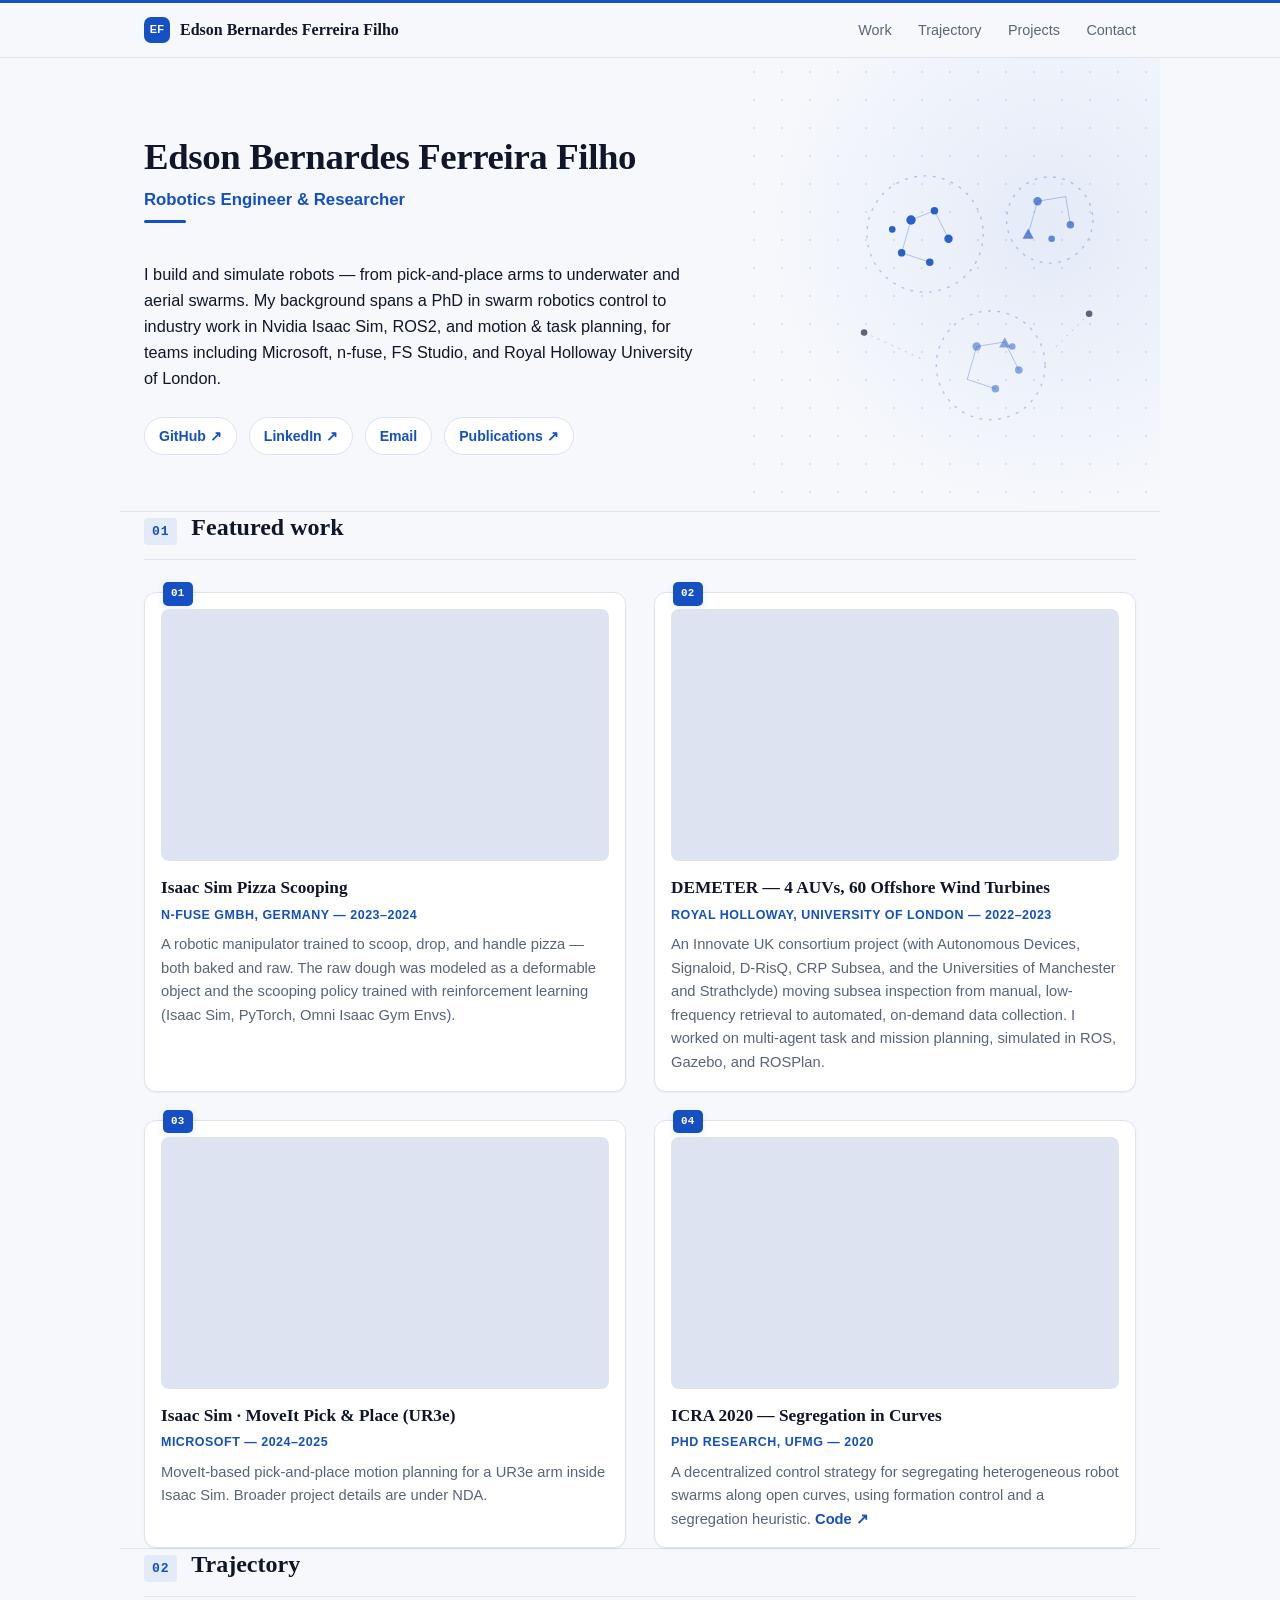
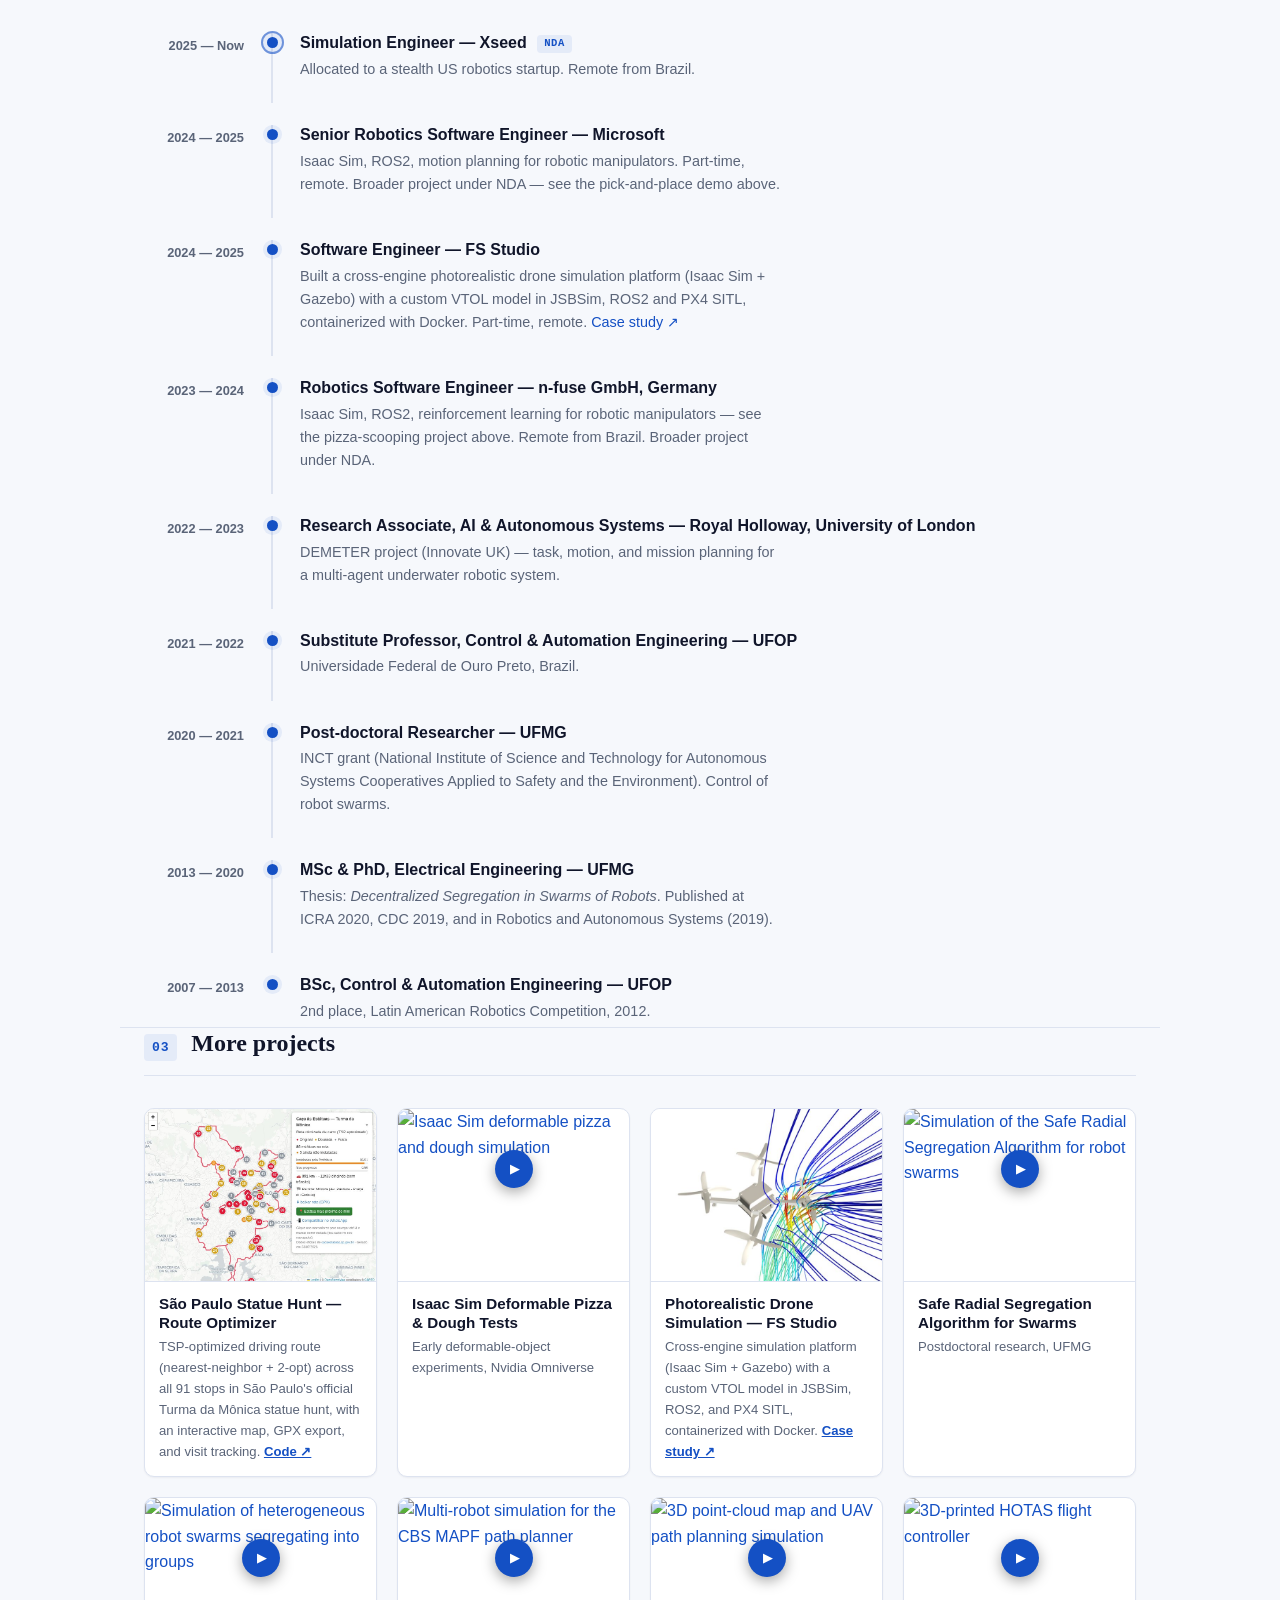
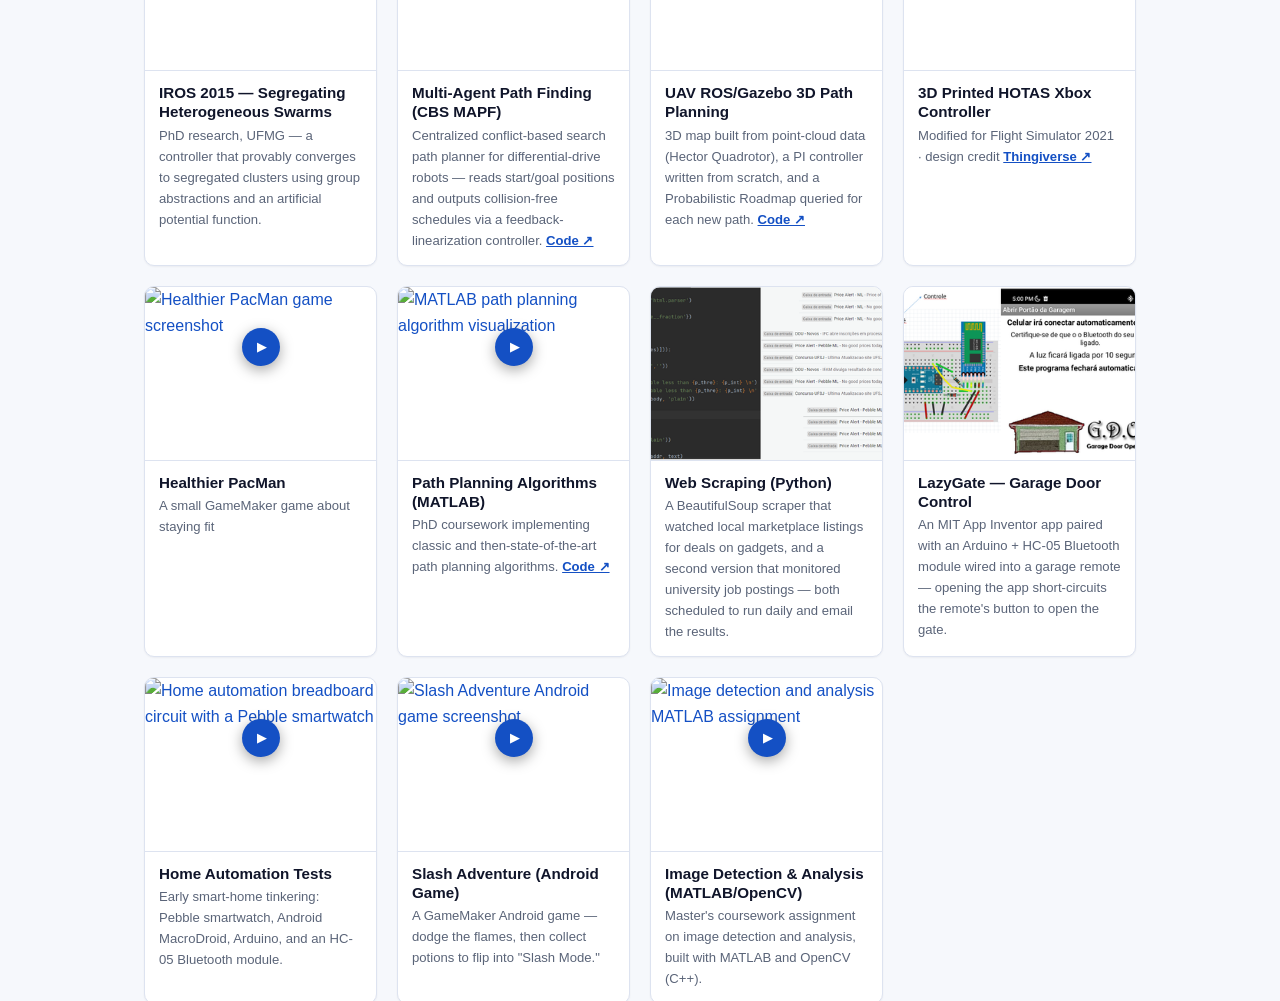
==== commit ad949919: "Simplify footer: point Contact nav to top, drop redundant footer links" ====
--- a/index.html
+++ b/index.html
@@ -43,7 +43,7 @@
       <a href="#work">Work</a>
       <a href="#trajectory">Trajectory</a>
       <a href="#more">Projects</a>
-      <a href="#contact">Contact</a>
+      <a href="#top">Contact</a>
     </nav>
   </div>
 </header>
@@ -445,10 +445,6 @@
 
 </main>
 
-<footer class="wrap" id="contact">
-  <p><a href="mailto:edsonbffilho@gmail.com">edsonbffilho@gmail.com</a> · <a href="https://github.com/eferreirafilho" target="_blank" rel="noopener">GitHub</a></p>
-</footer>
-
 <script src="script.js"></script>
 </body>
 </html>
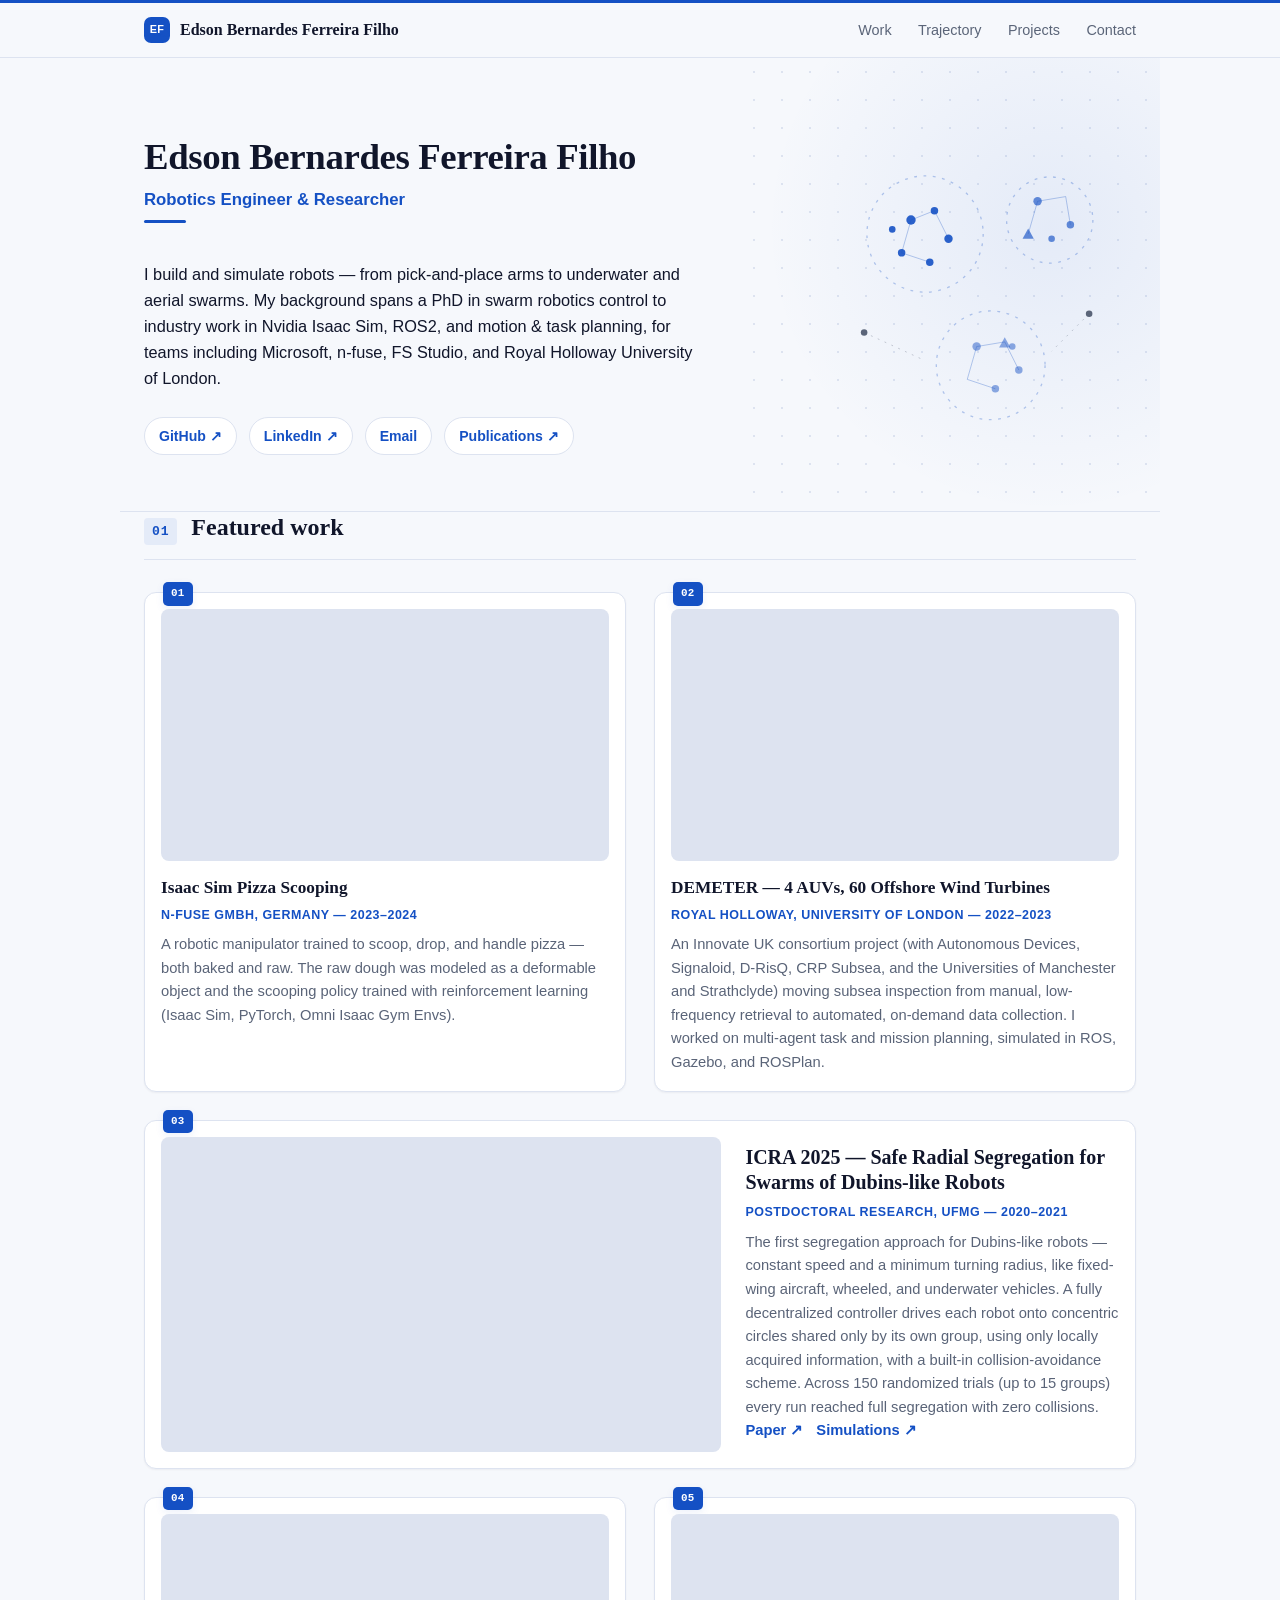
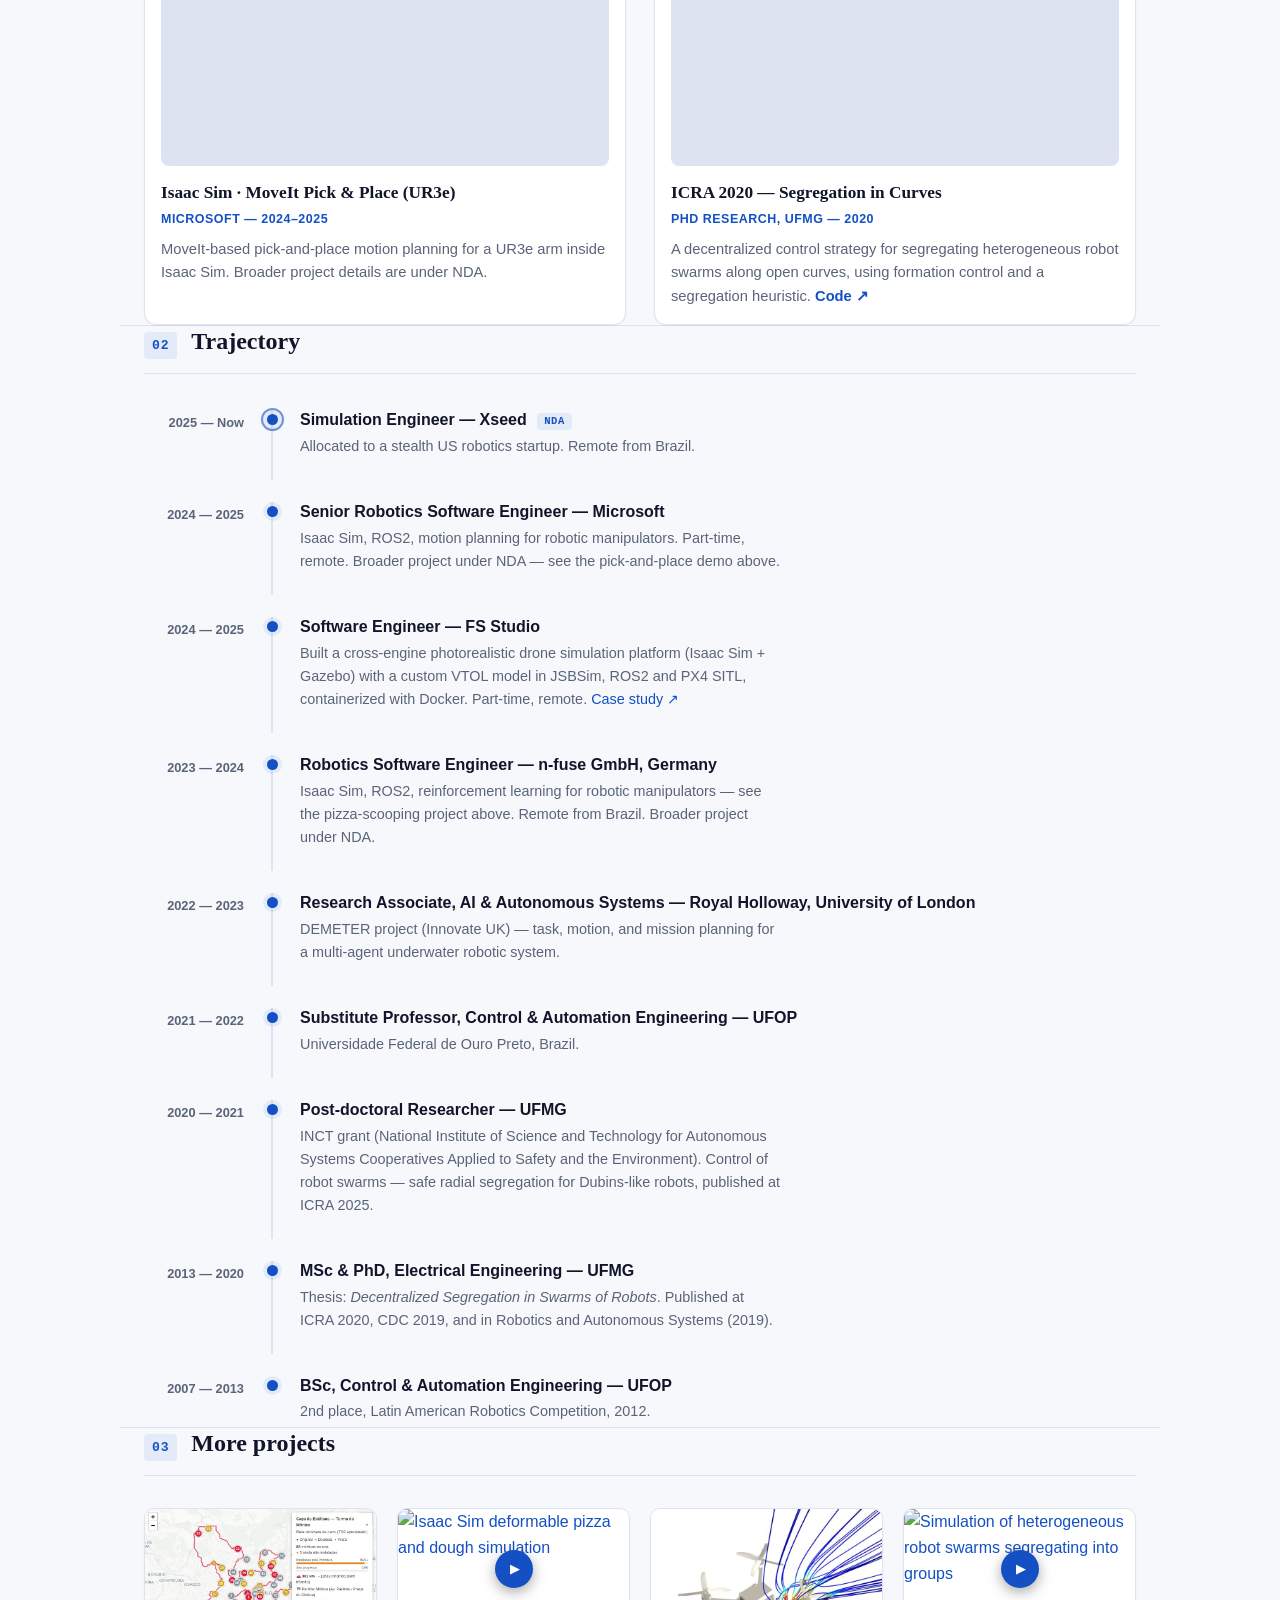
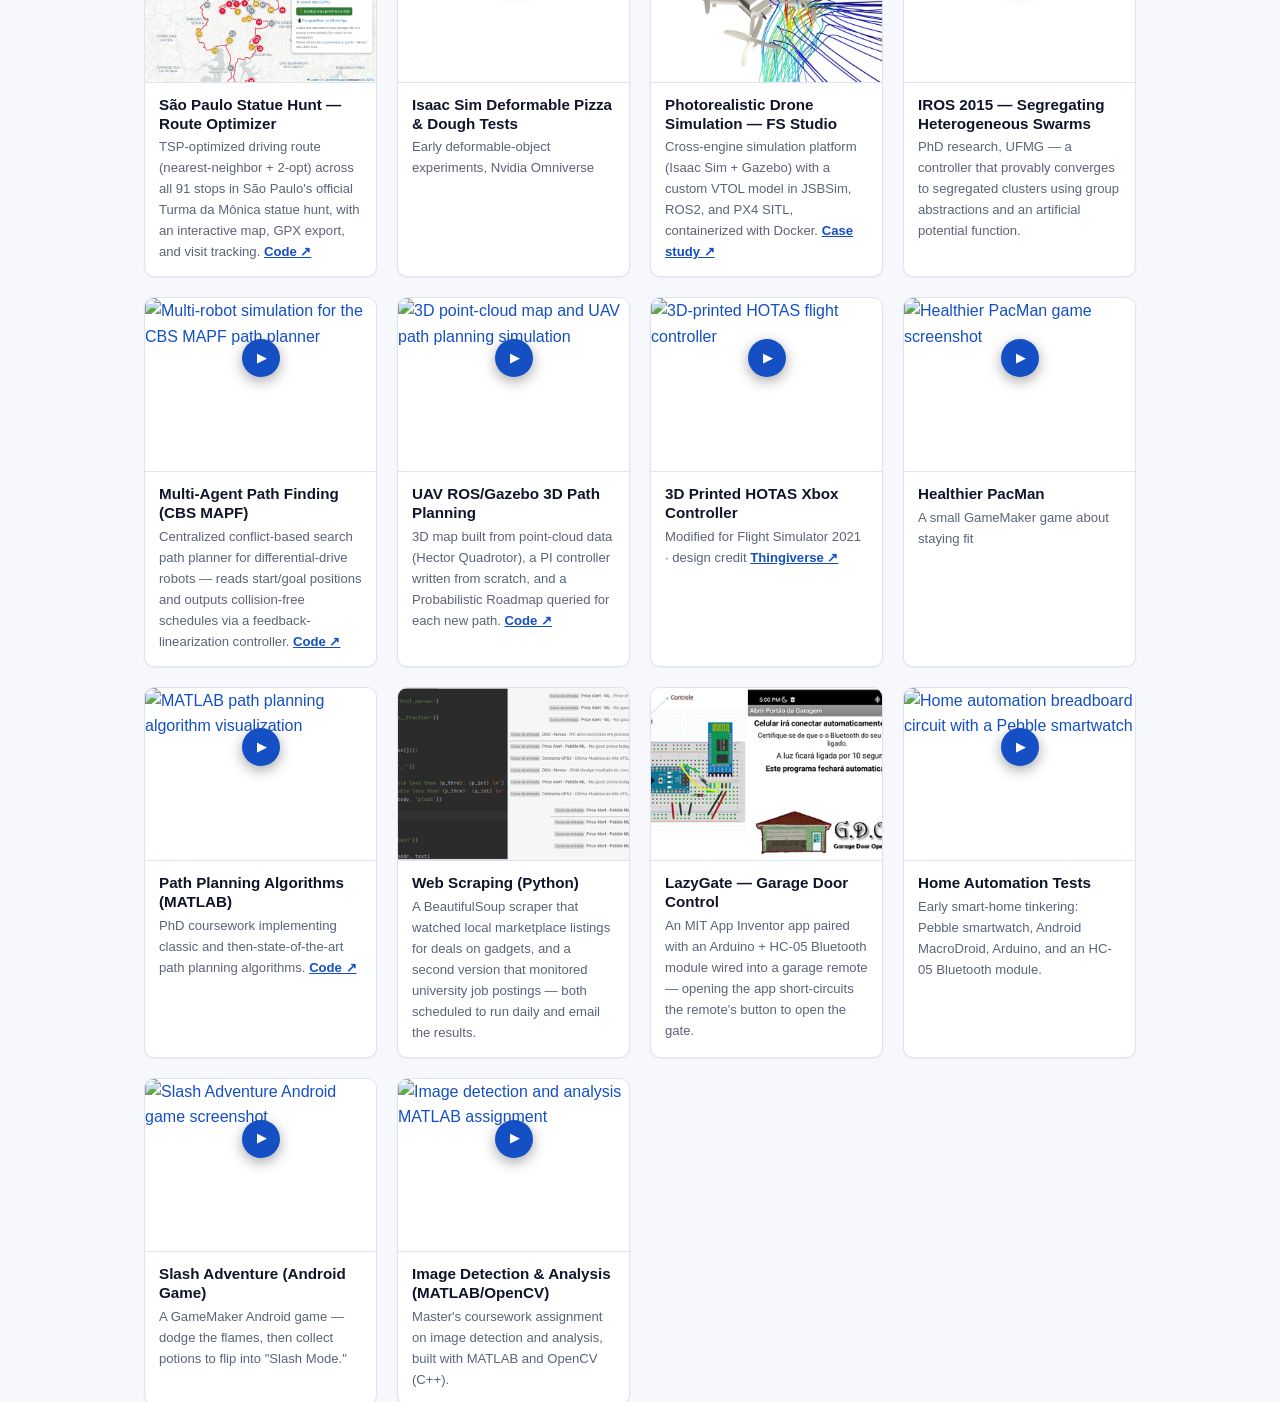
==== commit 71039cb8: "Add ICRA 2025 safe radial segregation paper to featured work" ====
--- a/index.html
+++ b/index.html
@@ -151,6 +151,24 @@
         </div>
       </article>
 
+      <article class="feature feature-wide reveal">
+        <div class="video-frame">
+          <iframe src="https://www.youtube-nocookie.com/embed/xSV_aFc-Mz0" title="ICRA 2025 — Segregation of Heterogeneous Swarms of Dubins-like Robots" loading="lazy" frameborder="0" allow="encrypted-media; picture-in-picture" allowfullscreen></iframe>
+        </div>
+        <div class="feature-text">
+          <h3>ICRA 2025 — Safe Radial Segregation for Swarms of Dubins-like Robots</h3>
+          <p class="meta">Postdoctoral research, UFMG — 2020–2021</p>
+          <p>The first segregation approach for Dubins-like robots — constant speed and a minimum
+          turning radius, like fixed-wing aircraft, wheeled, and underwater vehicles. A fully
+          decentralized controller drives each robot onto concentric circles shared only by its own
+          group, using only locally acquired information, with a built-in collision-avoidance scheme.
+          Across 150 randomized trials (up to 15 groups) every run reached full segregation with
+          zero collisions.
+          <a href="https://ieeexplore.ieee.org/abstract/document/11128484" target="_blank" rel="noopener">Paper ↗</a>
+          <a href="https://youtu.be/FILIcJzhCA4" target="_blank" rel="noopener">Simulations ↗</a></p>
+        </div>
+      </article>
+
       <article class="feature reveal">
         <div class="video-frame">
           <iframe src="https://www.youtube-nocookie.com/embed/qJQXDGICeGg" title="Isaac Sim MoveIt Pick and Place (UR3e)" loading="lazy" frameborder="0" allow="encrypted-media; picture-in-picture" allowfullscreen></iframe>
@@ -247,7 +265,7 @@
         <span class="node-col"><span class="dot"></span></span>
         <div>
           <h4>Post-doctoral Researcher — UFMG</h4>
-          <p>INCT grant (National Institute of Science and Technology for Autonomous Systems Cooperatives Applied to Safety and the Environment). Control of robot swarms.</p>
+          <p>INCT grant (National Institute of Science and Technology for Autonomous Systems Cooperatives Applied to Safety and the Environment). Control of robot swarms — safe radial segregation for Dubins-like robots, published at ICRA 2025.</p>
         </div>
       </li>
 
@@ -311,17 +329,6 @@
       </div>
 
       <div class="card reveal">
-        <a class="card-media" href="https://youtu.be/FILIcJzhCA4" target="_blank" rel="noopener">
-          <img loading="lazy" src="https://img.youtube.com/vi/FILIcJzhCA4/hqdefault.jpg" alt="Simulation of the Safe Radial Segregation Algorithm for robot swarms">
-          <span class="play">▶</span>
-        </a>
-        <div class="card-text">
-          <h4><a href="https://youtu.be/FILIcJzhCA4" target="_blank" rel="noopener">Safe Radial Segregation Algorithm for Swarms</a></h4>
-          <p>Postdoctoral research, UFMG</p>
-        </div>
-      </div>
-
-      <div class="card reveal">
         <a class="card-media" href="https://youtu.be/mFxI3YQrhSk" target="_blank" rel="noopener">
           <img loading="lazy" src="https://img.youtube.com/vi/mFxI3YQrhSk/hqdefault.jpg" alt="Simulation of heterogeneous robot swarms segregating into groups">
           <span class="play">▶</span>
--- a/style.css
+++ b/style.css
@@ -61,6 +61,7 @@
 .feature-grid > .reveal:nth-child(2) { transition-delay: .08s; }
 .feature-grid > .reveal:nth-child(3) { transition-delay: .16s; }
 .feature-grid > .reveal:nth-child(4) { transition-delay: .24s; }
+.feature-grid > .reveal:nth-child(5) { transition-delay: .32s; }
 .grid > .reveal:nth-child(2) { transition-delay: .06s; }
 .grid > .reveal:nth-child(3) { transition-delay: .12s; }
 .grid > .reveal:nth-child(4) { transition-delay: .18s; }
@@ -386,6 +387,18 @@
   font-size: .92rem;
 }
 .feature-text p:not(.meta) a { color: var(--accent); font-weight: 600; }
+.feature-text p:not(.meta) a + a { margin-left: .6em; }
+
+/* wide feature spans the full row, video beside text */
+.feature-wide {
+  grid-column: 1 / -1;
+  display: grid;
+  grid-template-columns: 3fr 2fr;
+  gap: 24px;
+  align-items: center;
+}
+.feature-wide .video-frame { margin-bottom: 0; }
+.feature-wide .feature-text h3 { font-size: 1.25rem; }
 
 /* cards grid */
 .grid {
@@ -562,6 +575,7 @@
 
 @media (max-width: 720px) {
   .feature-grid { grid-template-columns: 1fr; }
+  .feature-wide { grid-template-columns: 1fr; gap: 16px; }
 }
 
 @media (max-width: 600px) {
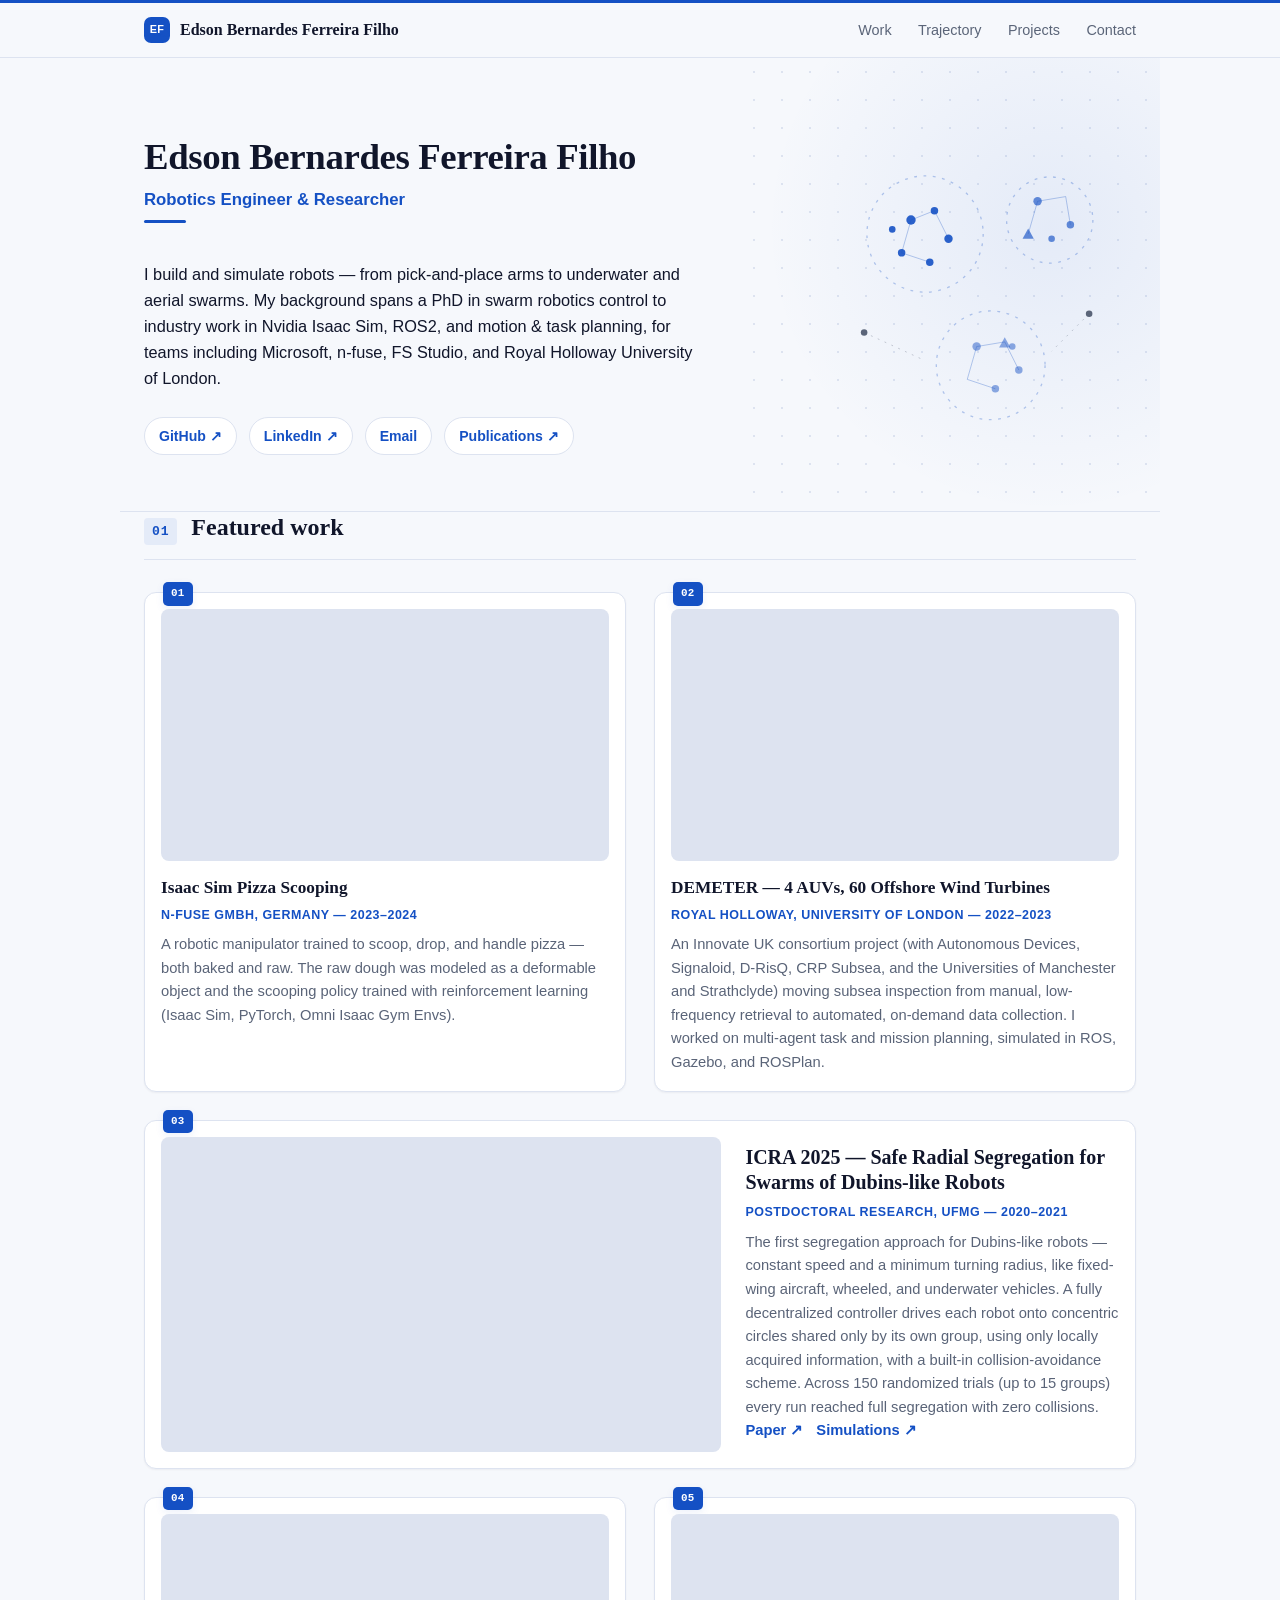
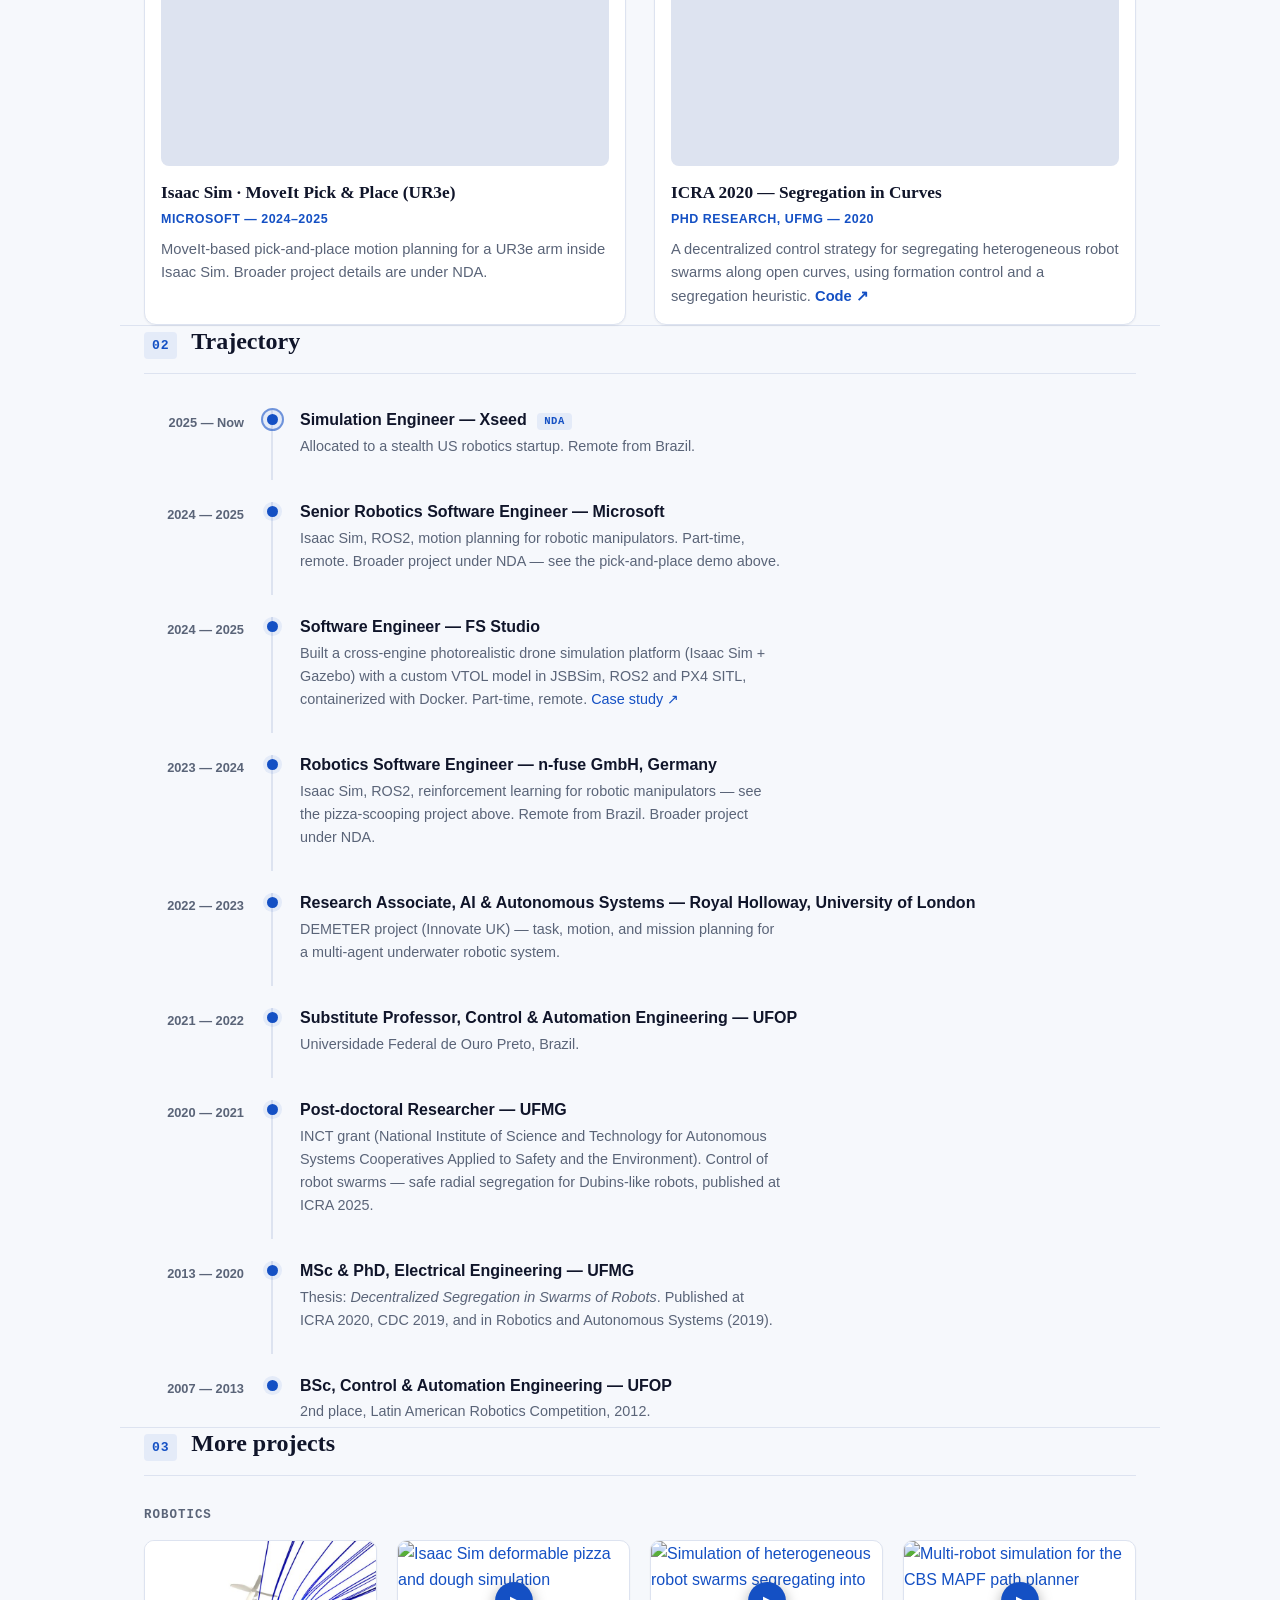
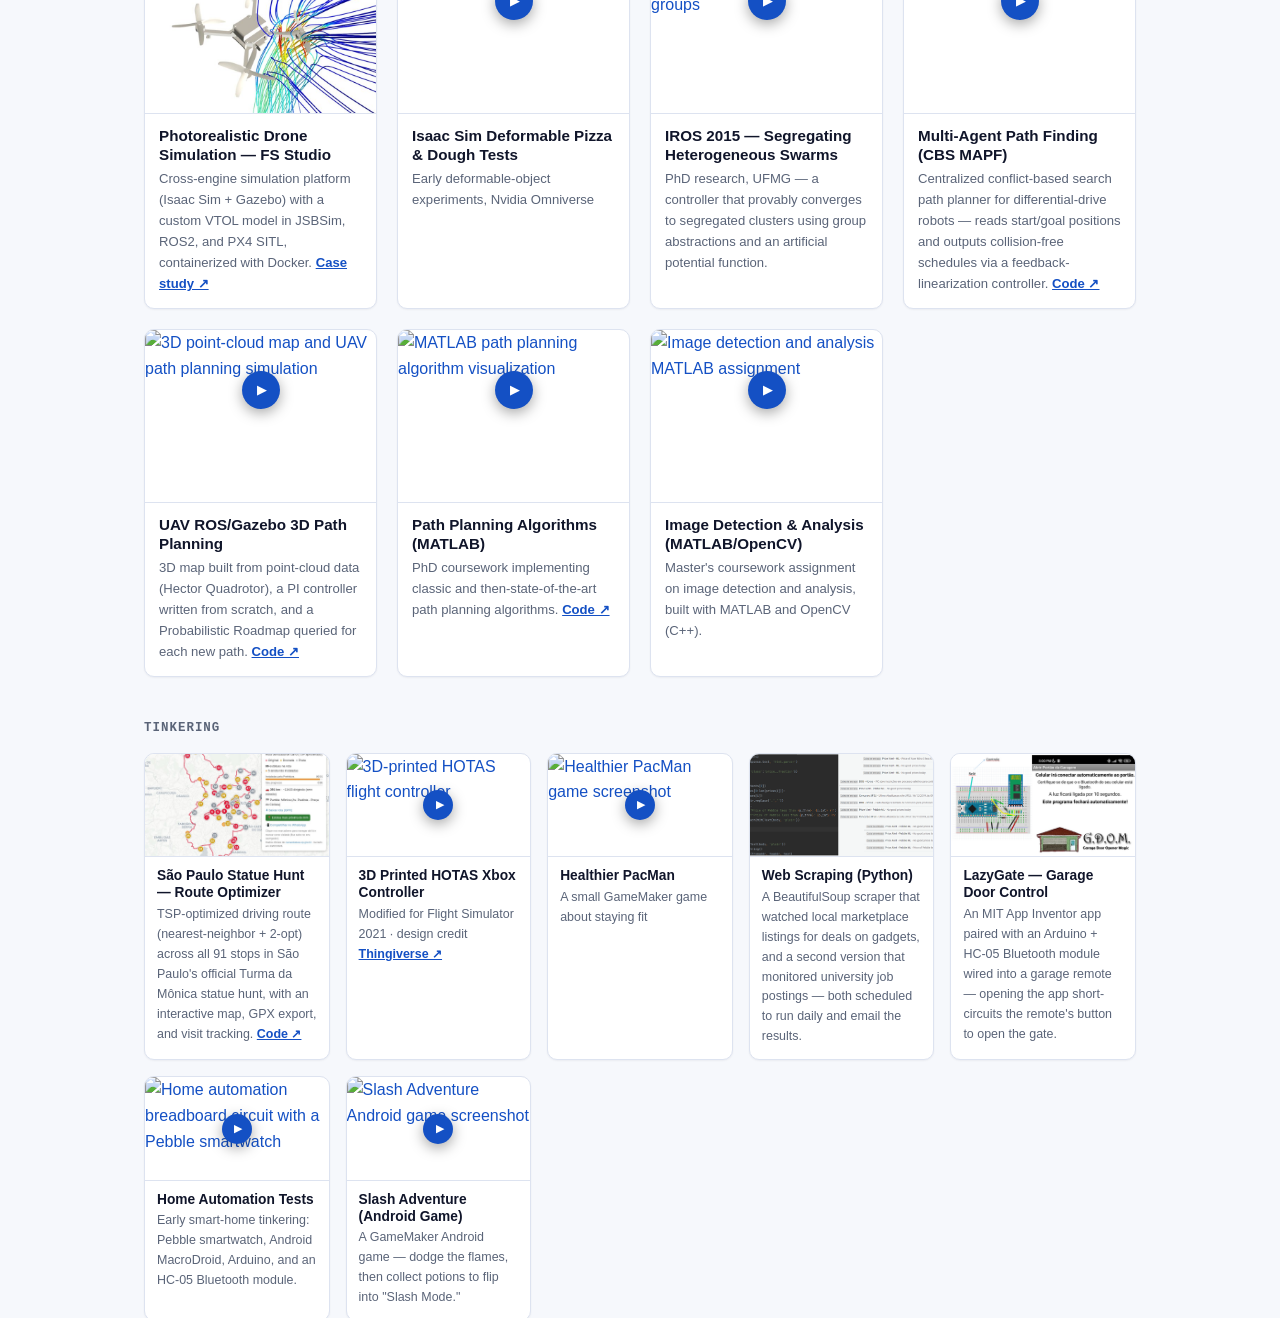
==== commit db70d8ff: "Split More projects into Robotics and Tinkering groups" ====
--- a/index.html
+++ b/index.html
@@ -295,7 +295,89 @@
       <span class="index">03</span>
       <h2>More projects</h2>
     </div>
+    <h3 class="subhead reveal">Robotics</h3>
     <div class="grid">
+
+      <div class="card reveal">
+        <a class="card-media" href="https://fsstudio.com/photorealistic-drone-simulation-through-omniverse-and-gazebo-case-study" target="_blank" rel="noopener">
+          <img loading="lazy" src="images/fsstudio-dronesim.jpg" alt="CFD airflow visualization around a simulated drone">
+        </a>
+        <div class="card-text">
+          <h4><a href="https://fsstudio.com/photorealistic-drone-simulation-through-omniverse-and-gazebo-case-study" target="_blank" rel="noopener">Photorealistic Drone Simulation — FS Studio</a></h4>
+          <p>Cross-engine simulation platform (Isaac Sim + Gazebo) with a custom VTOL model in JSBSim, ROS2, and PX4 SITL, containerized with Docker. <a href="https://fsstudio.com/photorealistic-drone-simulation-through-omniverse-and-gazebo-case-study" target="_blank" rel="noopener">Case study ↗</a></p>
+        </div>
+      </div>
+
+      <div class="card reveal">
+        <a class="card-media" href="https://youtu.be/xqo80AxXEqs" target="_blank" rel="noopener">
+          <img loading="lazy" src="https://img.youtube.com/vi/xqo80AxXEqs/hqdefault.jpg" alt="Isaac Sim deformable pizza and dough simulation">
+          <span class="play">▶</span>
+        </a>
+        <div class="card-text">
+          <h4><a href="https://youtu.be/xqo80AxXEqs" target="_blank" rel="noopener">Isaac Sim Deformable Pizza &amp; Dough Tests</a></h4>
+          <p>Early deformable-object experiments, Nvidia Omniverse</p>
+        </div>
+      </div>
+
+      <div class="card reveal">
+        <a class="card-media" href="https://youtu.be/mFxI3YQrhSk" target="_blank" rel="noopener">
+          <img loading="lazy" src="https://img.youtube.com/vi/mFxI3YQrhSk/hqdefault.jpg" alt="Simulation of heterogeneous robot swarms segregating into groups">
+          <span class="play">▶</span>
+        </a>
+        <div class="card-text">
+          <h4><a href="https://youtu.be/mFxI3YQrhSk" target="_blank" rel="noopener">IROS 2015 — Segregating Heterogeneous Swarms</a></h4>
+          <p>PhD research, UFMG — a controller that provably converges to segregated clusters using group abstractions and an artificial potential function.</p>
+        </div>
+      </div>
+
+      <div class="card reveal">
+        <a class="card-media" href="https://youtu.be/qwxTIXPNZy4" target="_blank" rel="noopener">
+          <img loading="lazy" src="https://img.youtube.com/vi/qwxTIXPNZy4/hqdefault.jpg" alt="Multi-robot simulation for the CBS MAPF path planner">
+          <span class="play">▶</span>
+        </a>
+        <div class="card-text">
+          <h4><a href="https://youtu.be/qwxTIXPNZy4" target="_blank" rel="noopener">Multi-Agent Path Finding (CBS MAPF)</a></h4>
+          <p>Centralized conflict-based search path planner for differential-drive robots — reads start/goal positions and outputs collision-free schedules via a feedback-linearization controller. <a href="https://github.com/eferreirafilho/mapf" target="_blank" rel="noopener">Code ↗</a></p>
+        </div>
+      </div>
+
+      <div class="card reveal">
+        <a class="card-media" href="https://youtu.be/5zz554kwlhc" target="_blank" rel="noopener">
+          <img loading="lazy" src="https://img.youtube.com/vi/5zz554kwlhc/hqdefault.jpg" alt="3D point-cloud map and UAV path planning simulation">
+          <span class="play">▶</span>
+        </a>
+        <div class="card-text">
+          <h4><a href="https://youtu.be/5zz554kwlhc" target="_blank" rel="noopener">UAV ROS/Gazebo 3D Path Planning</a></h4>
+          <p>3D map built from point-cloud data (Hector Quadrotor), a PI controller written from scratch, and a Probabilistic Roadmap queried for each new path. <a href="https://github.com/eferreirafilho/gazebo_3D_pathplanning" target="_blank" rel="noopener">Code ↗</a></p>
+        </div>
+      </div>
+
+      <div class="card reveal">
+        <a class="card-media" href="https://youtu.be/-ZS7VJuk-Xw" target="_blank" rel="noopener">
+          <img loading="lazy" src="https://img.youtube.com/vi/-ZS7VJuk-Xw/hqdefault.jpg" alt="MATLAB path planning algorithm visualization">
+          <span class="play">▶</span>
+        </a>
+        <div class="card-text">
+          <h4><a href="https://youtu.be/-ZS7VJuk-Xw" target="_blank" rel="noopener">Path Planning Algorithms (MATLAB)</a></h4>
+          <p>PhD coursework implementing classic and then-state-of-the-art path planning algorithms. <a href="https://github.com/eferreirafilho/Path-Planning-Algorithms" target="_blank" rel="noopener">Code ↗</a></p>
+        </div>
+      </div>
+
+      <div class="card reveal">
+        <a class="card-media" href="https://youtu.be/XIEwwKHn3Zw" target="_blank" rel="noopener">
+          <img loading="lazy" src="https://img.youtube.com/vi/XIEwwKHn3Zw/hqdefault.jpg" alt="Image detection and analysis MATLAB assignment">
+          <span class="play">▶</span>
+        </a>
+        <div class="card-text">
+          <h4><a href="https://youtu.be/XIEwwKHn3Zw" target="_blank" rel="noopener">Image Detection &amp; Analysis (MATLAB/OpenCV)</a></h4>
+          <p>Master's coursework assignment on image detection and analysis, built with MATLAB and OpenCV (C++).</p>
+        </div>
+      </div>
+
+    </div>
+
+    <h3 class="subhead reveal">Tinkering</h3>
+    <div class="grid grid-compact">
 
       <div class="card reveal">
         <a class="card-media" href="https://eferreirafilho.github.io/caca-estatuas-sp/" target="_blank" rel="noopener">
@@ -308,60 +390,6 @@
       </div>
 
       <div class="card reveal">
-        <a class="card-media" href="https://youtu.be/xqo80AxXEqs" target="_blank" rel="noopener">
-          <img loading="lazy" src="https://img.youtube.com/vi/xqo80AxXEqs/hqdefault.jpg" alt="Isaac Sim deformable pizza and dough simulation">
-          <span class="play">▶</span>
-        </a>
-        <div class="card-text">
-          <h4><a href="https://youtu.be/xqo80AxXEqs" target="_blank" rel="noopener">Isaac Sim Deformable Pizza &amp; Dough Tests</a></h4>
-          <p>Early deformable-object experiments, Nvidia Omniverse</p>
-        </div>
-      </div>
-
-      <div class="card reveal">
-        <a class="card-media" href="https://fsstudio.com/photorealistic-drone-simulation-through-omniverse-and-gazebo-case-study" target="_blank" rel="noopener">
-          <img loading="lazy" src="images/fsstudio-dronesim.jpg" alt="CFD airflow visualization around a simulated drone">
-        </a>
-        <div class="card-text">
-          <h4><a href="https://fsstudio.com/photorealistic-drone-simulation-through-omniverse-and-gazebo-case-study" target="_blank" rel="noopener">Photorealistic Drone Simulation — FS Studio</a></h4>
-          <p>Cross-engine simulation platform (Isaac Sim + Gazebo) with a custom VTOL model in JSBSim, ROS2, and PX4 SITL, containerized with Docker. <a href="https://fsstudio.com/photorealistic-drone-simulation-through-omniverse-and-gazebo-case-study" target="_blank" rel="noopener">Case study ↗</a></p>
-        </div>
-      </div>
-
-      <div class="card reveal">
-        <a class="card-media" href="https://youtu.be/mFxI3YQrhSk" target="_blank" rel="noopener">
-          <img loading="lazy" src="https://img.youtube.com/vi/mFxI3YQrhSk/hqdefault.jpg" alt="Simulation of heterogeneous robot swarms segregating into groups">
-          <span class="play">▶</span>
-        </a>
-        <div class="card-text">
-          <h4><a href="https://youtu.be/mFxI3YQrhSk" target="_blank" rel="noopener">IROS 2015 — Segregating Heterogeneous Swarms</a></h4>
-          <p>PhD research, UFMG — a controller that provably converges to segregated clusters using group abstractions and an artificial potential function.</p>
-        </div>
-      </div>
-
-      <div class="card reveal">
-        <a class="card-media" href="https://youtu.be/qwxTIXPNZy4" target="_blank" rel="noopener">
-          <img loading="lazy" src="https://img.youtube.com/vi/qwxTIXPNZy4/hqdefault.jpg" alt="Multi-robot simulation for the CBS MAPF path planner">
-          <span class="play">▶</span>
-        </a>
-        <div class="card-text">
-          <h4><a href="https://youtu.be/qwxTIXPNZy4" target="_blank" rel="noopener">Multi-Agent Path Finding (CBS MAPF)</a></h4>
-          <p>Centralized conflict-based search path planner for differential-drive robots — reads start/goal positions and outputs collision-free schedules via a feedback-linearization controller. <a href="https://github.com/eferreirafilho/mapf" target="_blank" rel="noopener">Code ↗</a></p>
-        </div>
-      </div>
-
-      <div class="card reveal">
-        <a class="card-media" href="https://youtu.be/5zz554kwlhc" target="_blank" rel="noopener">
-          <img loading="lazy" src="https://img.youtube.com/vi/5zz554kwlhc/hqdefault.jpg" alt="3D point-cloud map and UAV path planning simulation">
-          <span class="play">▶</span>
-        </a>
-        <div class="card-text">
-          <h4><a href="https://youtu.be/5zz554kwlhc" target="_blank" rel="noopener">UAV ROS/Gazebo 3D Path Planning</a></h4>
-          <p>3D map built from point-cloud data (Hector Quadrotor), a PI controller written from scratch, and a Probabilistic Roadmap queried for each new path. <a href="https://github.com/eferreirafilho/gazebo_3D_pathplanning" target="_blank" rel="noopener">Code ↗</a></p>
-        </div>
-      </div>
-
-      <div class="card reveal">
         <a class="card-media" href="https://youtu.be/h5XjMiL6z1w" target="_blank" rel="noopener">
           <img loading="lazy" src="https://img.youtube.com/vi/h5XjMiL6z1w/hqdefault.jpg" alt="3D-printed HOTAS flight controller">
           <span class="play">▶</span>
@@ -384,17 +412,6 @@
       </div>
 
       <div class="card reveal">
-        <a class="card-media" href="https://youtu.be/-ZS7VJuk-Xw" target="_blank" rel="noopener">
-          <img loading="lazy" src="https://img.youtube.com/vi/-ZS7VJuk-Xw/hqdefault.jpg" alt="MATLAB path planning algorithm visualization">
-          <span class="play">▶</span>
-        </a>
-        <div class="card-text">
-          <h4><a href="https://youtu.be/-ZS7VJuk-Xw" target="_blank" rel="noopener">Path Planning Algorithms (MATLAB)</a></h4>
-          <p>PhD coursework implementing classic and then-state-of-the-art path planning algorithms. <a href="https://github.com/eferreirafilho/Path-Planning-Algorithms" target="_blank" rel="noopener">Code ↗</a></p>
-        </div>
-      </div>
-
-      <div class="card reveal">
         <a class="card-media" href="images/web-scraping.png" target="_blank" rel="noopener">
           <img loading="lazy" src="images/web-scraping.png" alt="Python web scraper code and price-alert notifications">
         </a>
@@ -433,17 +450,6 @@
         <div class="card-text">
           <h4><a href="https://youtu.be/e_MWCThEzN8" target="_blank" rel="noopener">Slash Adventure (Android Game)</a></h4>
           <p>A GameMaker Android game — dodge the flames, then collect potions to flip into "Slash Mode."</p>
-        </div>
-      </div>
-
-      <div class="card reveal">
-        <a class="card-media" href="https://youtu.be/XIEwwKHn3Zw" target="_blank" rel="noopener">
-          <img loading="lazy" src="https://img.youtube.com/vi/XIEwwKHn3Zw/hqdefault.jpg" alt="Image detection and analysis MATLAB assignment">
-          <span class="play">▶</span>
-        </a>
-        <div class="card-text">
-          <h4><a href="https://youtu.be/XIEwwKHn3Zw" target="_blank" rel="noopener">Image Detection &amp; Analysis (MATLAB/OpenCV)</a></h4>
-          <p>Master's coursework assignment on image detection and analysis, built with MATLAB and OpenCV (C++).</p>
         </div>
       </div>
 
--- a/style.css
+++ b/style.css
@@ -469,6 +469,34 @@
 }
 .card-text p a { color: var(--accent); text-decoration: underline; font-weight: 600; }
 
+/* sub-groups inside a section */
+.subhead {
+  font-family: ui-monospace, SFMono-Regular, Menlo, monospace;
+  font-size: .78rem;
+  font-weight: 700;
+  letter-spacing: .08em;
+  text-transform: uppercase;
+  color: var(--muted);
+  margin: 0 0 16px;
+}
+.grid + .subhead { margin-top: 44px; }
+
+/* compact grid: secondary projects, visually lighter */
+.grid-compact {
+  grid-template-columns: repeat(auto-fit, minmax(170px, 1fr));
+  gap: 16px;
+}
+.grid-compact .card-media img { aspect-ratio: 16/9; }
+.grid-compact .card-media .play {
+  top: 50%;
+  width: 30px;
+  height: 30px;
+  font-size: .7rem;
+}
+.grid-compact .card-text { padding: 10px 12px 12px; }
+.grid-compact .card-text h4 { font-size: .86rem; }
+.grid-compact .card-text p { font-size: .78rem; }
+
 .more-link {
   margin-top: 26px;
   color: var(--muted);
@@ -584,4 +612,5 @@
   .timeline li { grid-template-columns: 20px 1fr; }
   .timeline .years { grid-column: 1 / -1; text-align: left; margin-bottom: 4px; }
   .timeline .node-col::before { bottom: -22px; }
+  .grid-compact { grid-template-columns: 1fr 1fr; gap: 12px; }
 }
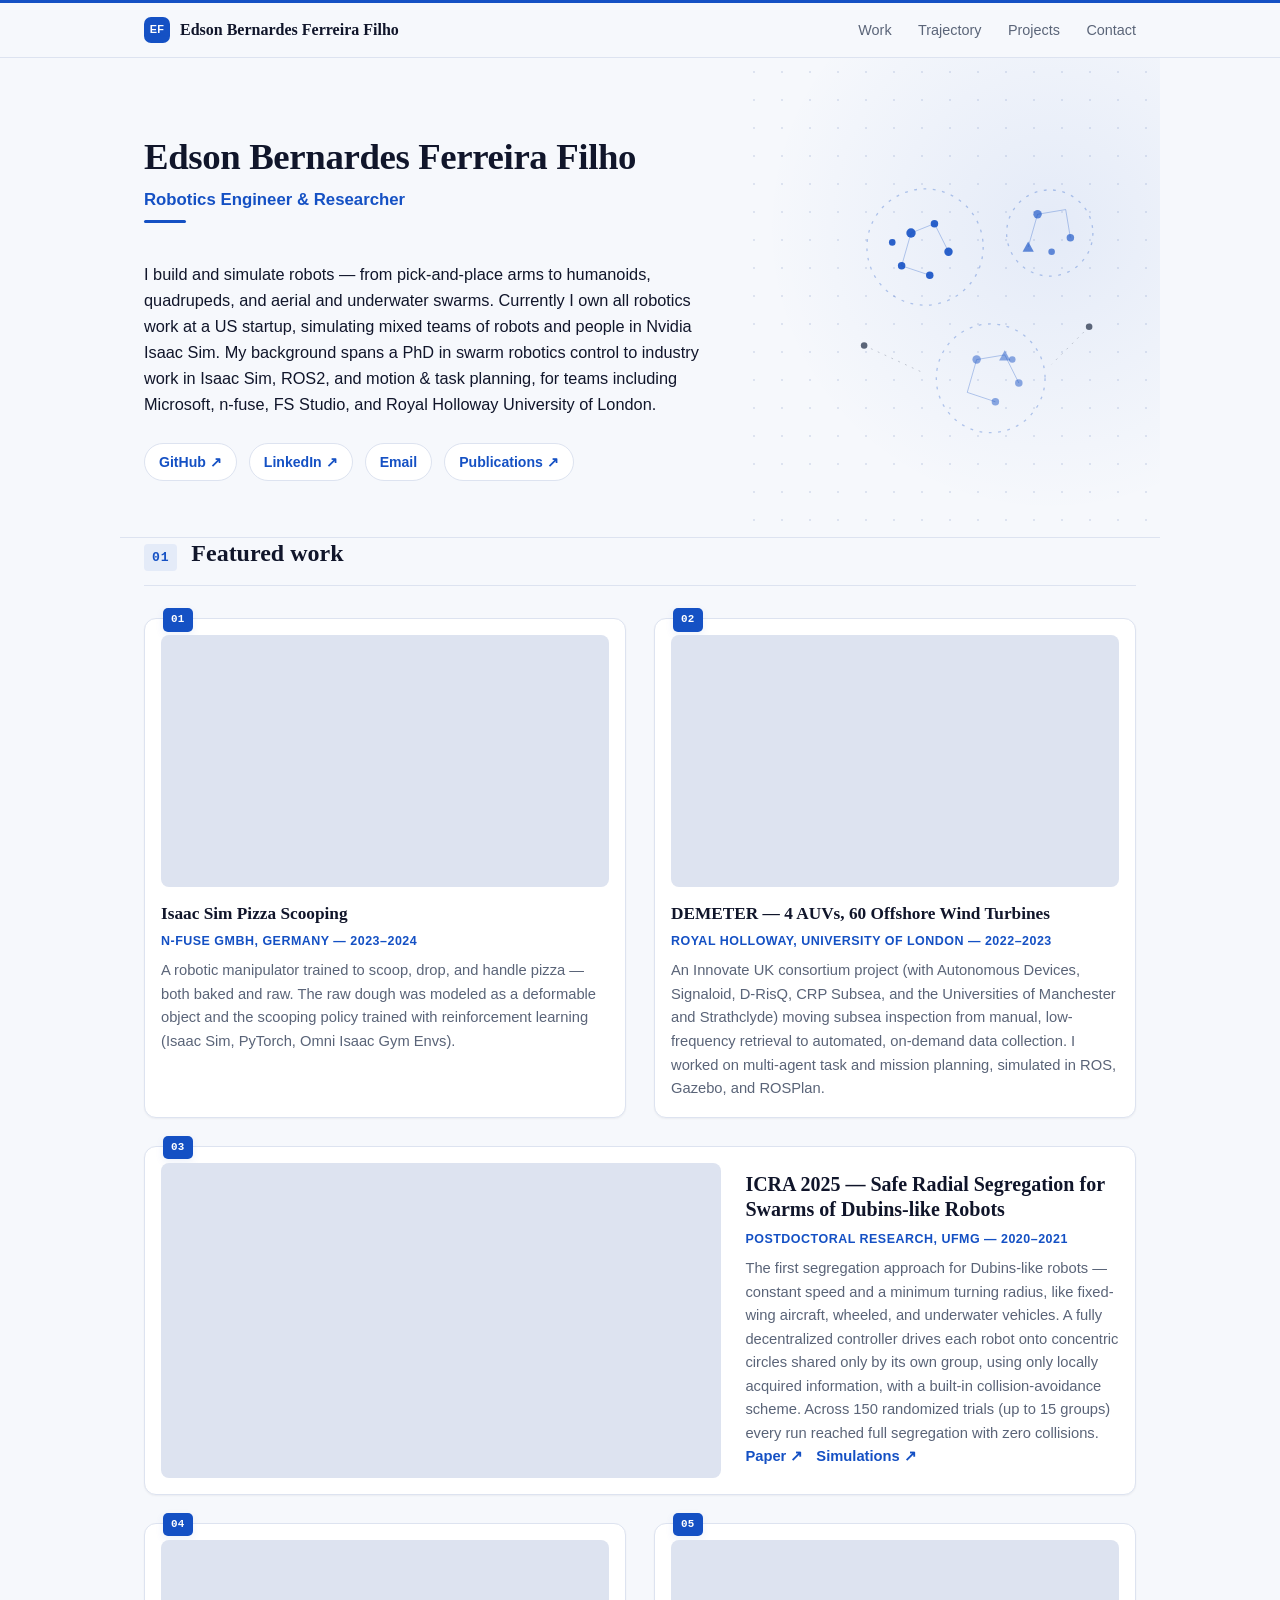
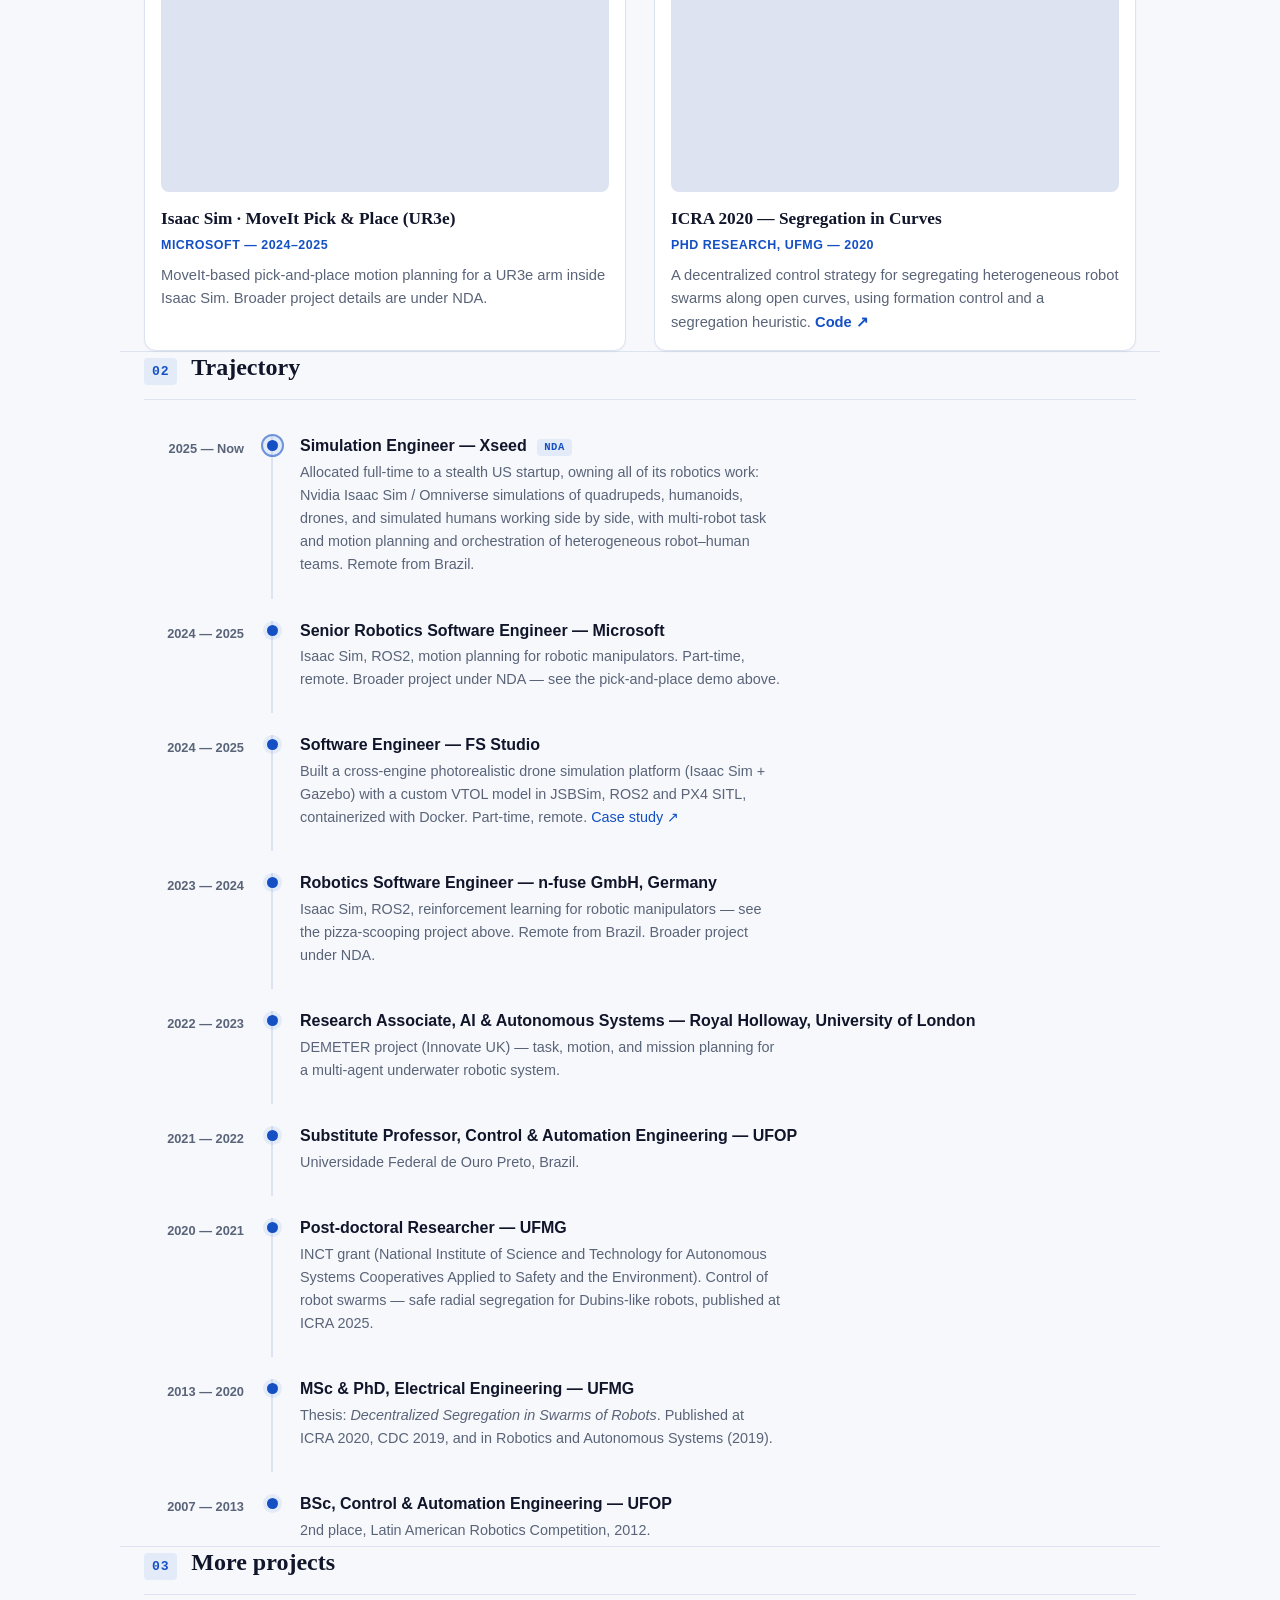
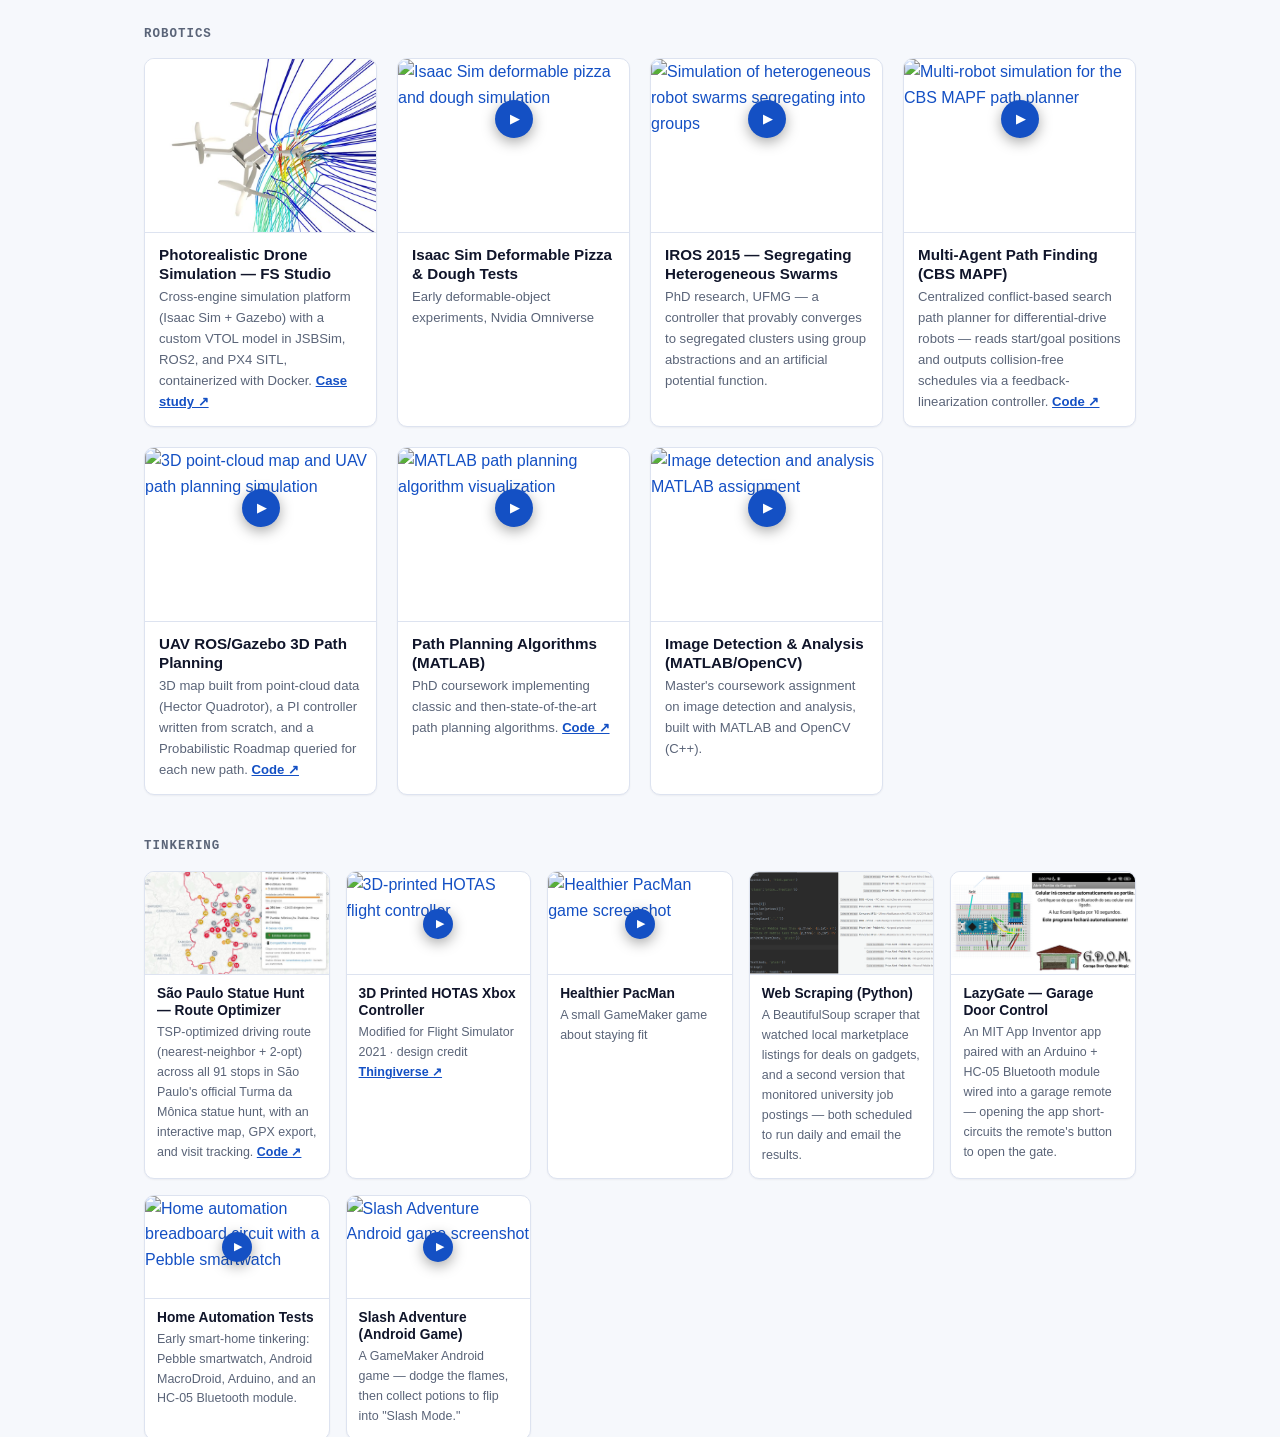
==== commit a174ecc1: "Describe current Simulation Engineer role and mention it in the bio" ====
--- a/index.html
+++ b/index.html
@@ -56,8 +56,9 @@
         <h1>Edson Bernardes Ferreira Filho</h1>
         <p class="role">Robotics Engineer &amp; Researcher</p>
         <p class="bio">
-          I build and simulate robots — from pick-and-place arms to underwater and aerial swarms.
-          My background spans a PhD in swarm robotics control to industry work in Nvidia Isaac Sim,
+          I build and simulate robots — from pick-and-place arms to humanoids, quadrupeds, and aerial and underwater swarms.
+          Currently I own all robotics work at a US startup, simulating mixed teams of robots and people in Nvidia Isaac Sim.
+          My background spans a PhD in swarm robotics control to industry work in Isaac Sim,
           ROS2, and motion &amp; task planning, for teams including Microsoft, n-fuse, FS Studio, and Royal Holloway University of London.
         </p>
         <div class="hero-links">
@@ -209,7 +210,9 @@
         <span class="node-col"><span class="dot current"></span></span>
         <div>
           <h4>Simulation Engineer — Xseed <span class="tag">NDA</span></h4>
-          <p>Allocated to a stealth US robotics startup. Remote from Brazil.</p>
+          <p>Allocated full-time to a stealth US startup, owning all of its robotics work: Nvidia Isaac Sim / Omniverse
+          simulations of quadrupeds, humanoids, drones, and simulated humans working side by side, with multi-robot
+          task and motion planning and orchestration of heterogeneous robot–human teams. Remote from Brazil.</p>
         </div>
       </li>
 
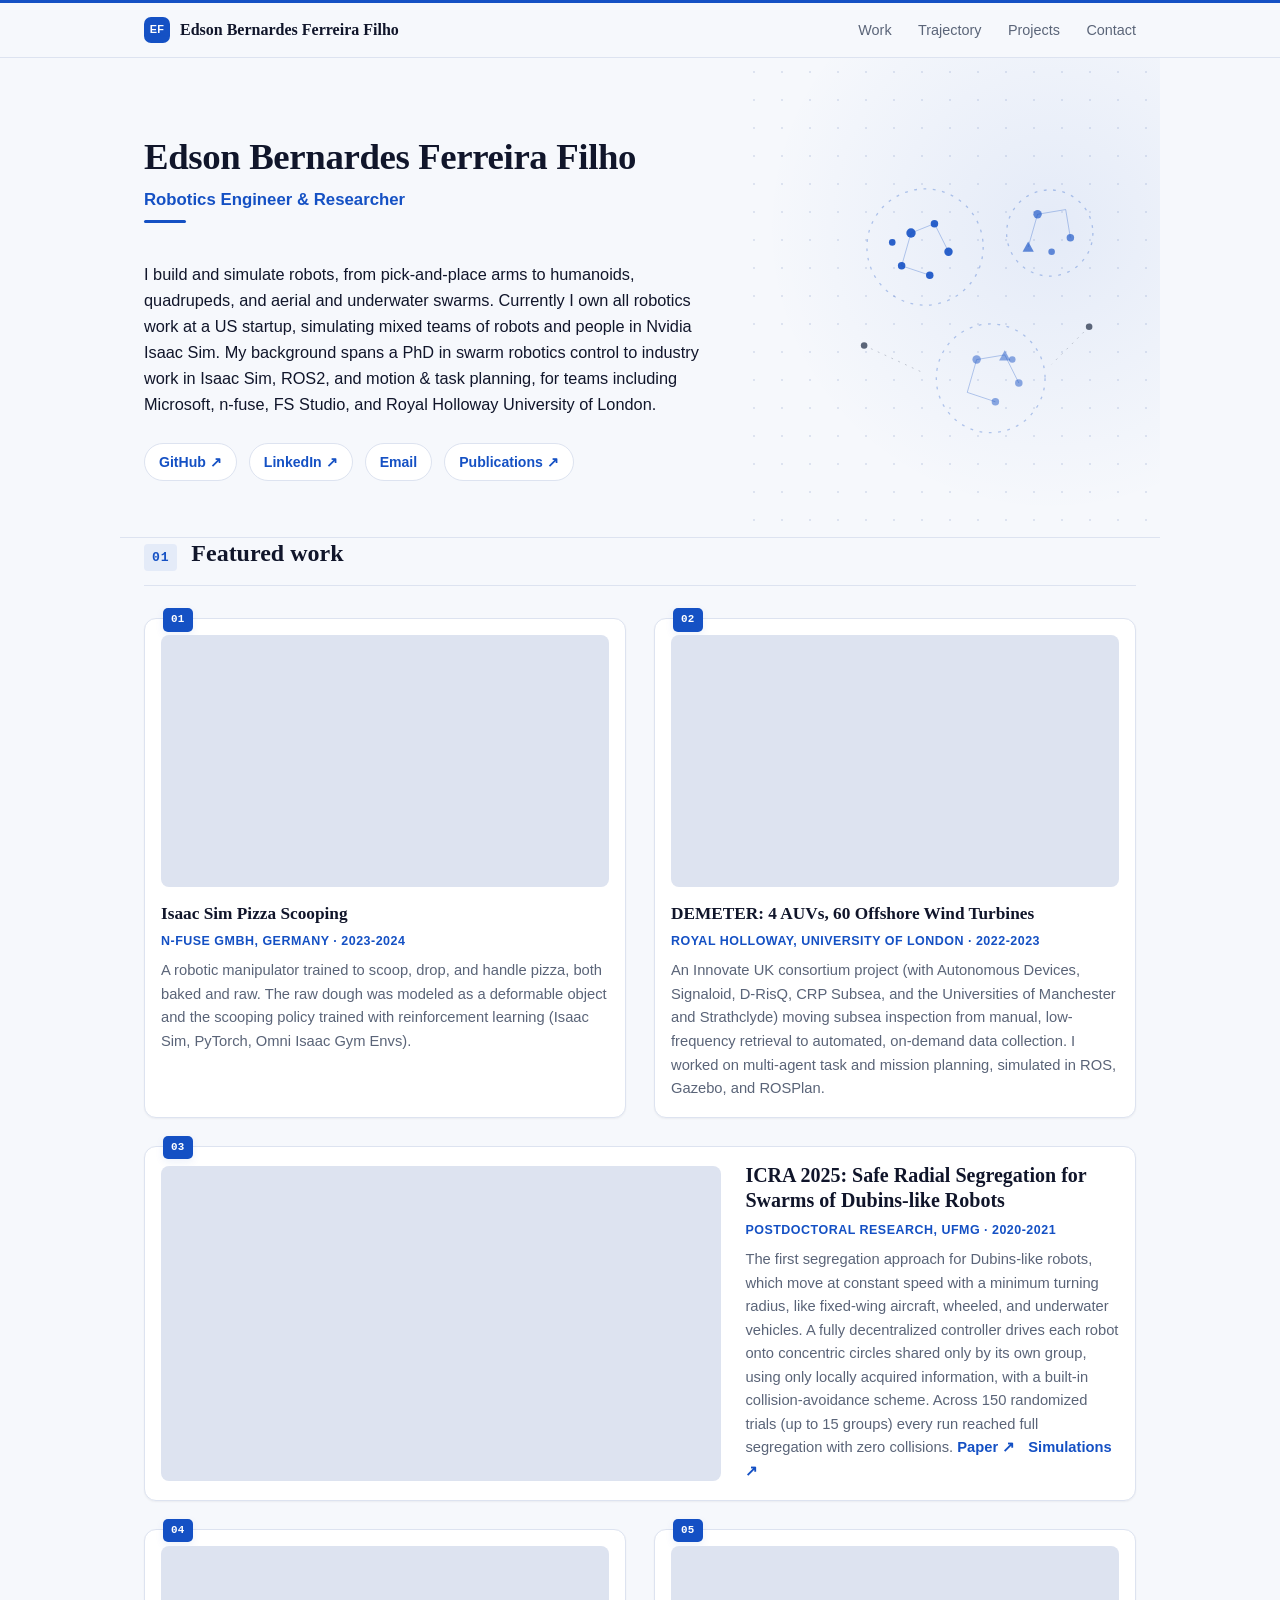
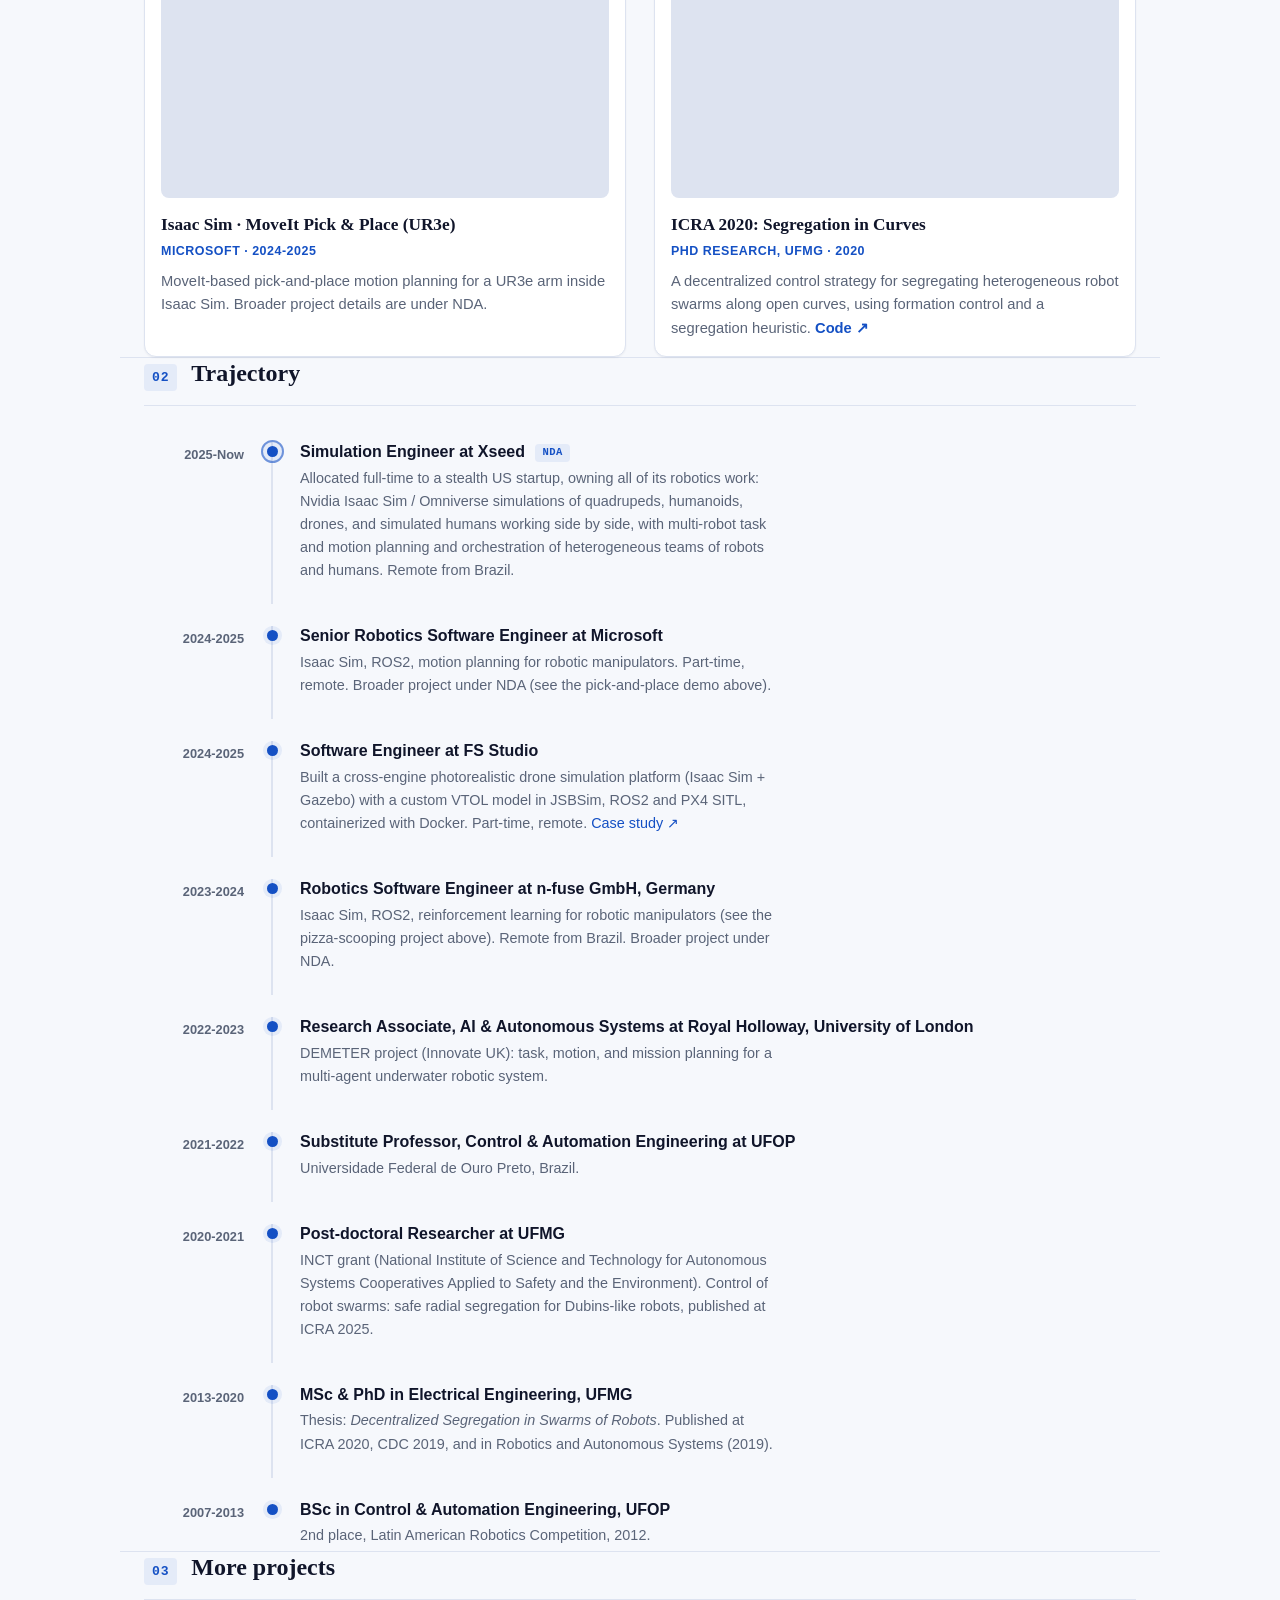
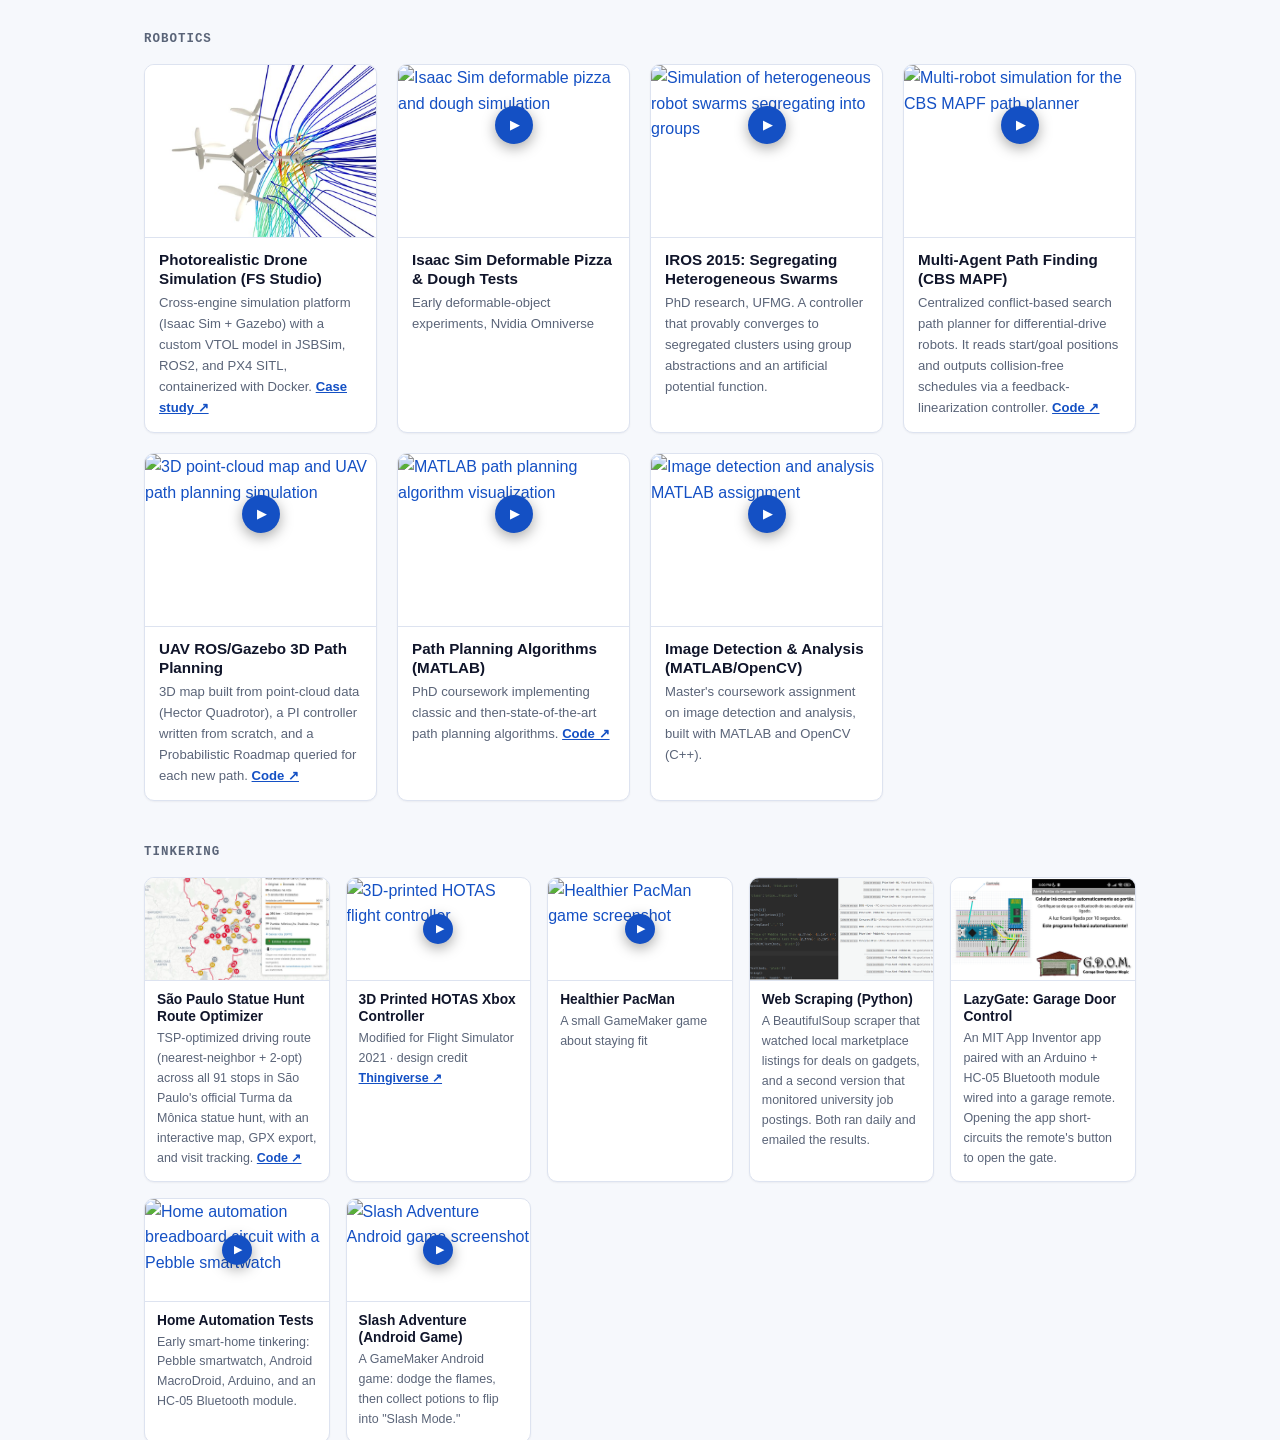
==== commit 1d8f8aa6: "Replace em and en dashes with plain punctuation" ====
--- a/index.html
+++ b/index.html
@@ -3,15 +3,15 @@
 <head>
 <meta charset="UTF-8">
 <meta name="viewport" content="width=device-width, initial-scale=1.0">
-<title>Edson Bernardes Ferreira Filho — Robotics Engineer</title>
+<title>Edson Bernardes Ferreira Filho | Robotics Engineer</title>
 <meta name="description" content="Robotics engineer and researcher working on simulation, motion planning, and multi-robot autonomy.">
 <link rel="canonical" href="https://eferreirafilho.github.io/">
 <meta property="og:type" content="website">
-<meta property="og:title" content="Edson Bernardes Ferreira Filho — Robotics Engineer">
+<meta property="og:title" content="Edson Bernardes Ferreira Filho | Robotics Engineer">
 <meta property="og:description" content="Robotics engineer and researcher working on simulation, motion planning, and multi-robot autonomy.">
 <meta property="og:url" content="https://eferreirafilho.github.io/">
 <meta name="twitter:card" content="summary">
-<meta name="twitter:title" content="Edson Bernardes Ferreira Filho — Robotics Engineer">
+<meta name="twitter:title" content="Edson Bernardes Ferreira Filho | Robotics Engineer">
 <meta name="twitter:description" content="Robotics engineer and researcher working on simulation, motion planning, and multi-robot autonomy.">
 <link rel="icon" href="data:image/svg+xml,<svg xmlns=%22http://www.w3.org/2000/svg%22 viewBox=%220 0 100 100%22><text y=%22.9em%22 font-size=%2290%22>🤖</text></svg>">
 <meta name="theme-color" content="#1450c4" media="(prefers-color-scheme: light)">
@@ -56,7 +56,7 @@
         <h1>Edson Bernardes Ferreira Filho</h1>
         <p class="role">Robotics Engineer &amp; Researcher</p>
         <p class="bio">
-          I build and simulate robots — from pick-and-place arms to humanoids, quadrupeds, and aerial and underwater swarms.
+          I build and simulate robots, from pick-and-place arms to humanoids, quadrupeds, and aerial and underwater swarms.
           Currently I own all robotics work at a US startup, simulating mixed teams of robots and people in Nvidia Isaac Sim.
           My background spans a PhD in swarm robotics control to industry work in Isaac Sim,
           ROS2, and motion &amp; task planning, for teams including Microsoft, n-fuse, FS Studio, and Royal Holloway University of London.
@@ -131,8 +131,8 @@
         </div>
         <div class="feature-text">
           <h3>Isaac Sim Pizza Scooping</h3>
-          <p class="meta">n-fuse GmbH, Germany — 2023–2024</p>
-          <p>A robotic manipulator trained to scoop, drop, and handle pizza — both baked and raw.
+          <p class="meta">n-fuse GmbH, Germany · 2023-2024</p>
+          <p>A robotic manipulator trained to scoop, drop, and handle pizza, both baked and raw.
           The raw dough was modeled as a deformable object and the scooping policy trained with
           reinforcement learning (Isaac Sim, PyTorch, Omni Isaac Gym Envs).</p>
         </div>
@@ -140,11 +140,11 @@
 
       <article class="feature reveal">
         <div class="video-frame">
-          <iframe src="https://www.youtube-nocookie.com/embed/oD5WU7dRKI8" title="DEMETER — Multi-Agent AUVs" loading="lazy" frameborder="0" allow="encrypted-media; picture-in-picture" allowfullscreen></iframe>
+          <iframe src="https://www.youtube-nocookie.com/embed/oD5WU7dRKI8" title="DEMETER: Multi-Agent AUVs" loading="lazy" frameborder="0" allow="encrypted-media; picture-in-picture" allowfullscreen></iframe>
         </div>
         <div class="feature-text">
-          <h3>DEMETER — 4 AUVs, 60 Offshore Wind Turbines</h3>
-          <p class="meta">Royal Holloway, University of London — 2022–2023</p>
+          <h3>DEMETER: 4 AUVs, 60 Offshore Wind Turbines</h3>
+          <p class="meta">Royal Holloway, University of London · 2022-2023</p>
           <p>An Innovate UK consortium project (with Autonomous Devices, Signaloid, D-RisQ, CRP Subsea,
           and the Universities of Manchester and Strathclyde) moving subsea inspection from manual,
           low-frequency retrieval to automated, on-demand data collection. I worked on multi-agent
@@ -154,12 +154,12 @@
 
       <article class="feature feature-wide reveal">
         <div class="video-frame">
-          <iframe src="https://www.youtube-nocookie.com/embed/xSV_aFc-Mz0" title="ICRA 2025 — Segregation of Heterogeneous Swarms of Dubins-like Robots" loading="lazy" frameborder="0" allow="encrypted-media; picture-in-picture" allowfullscreen></iframe>
+          <iframe src="https://www.youtube-nocookie.com/embed/xSV_aFc-Mz0" title="ICRA 2025: Segregation of Heterogeneous Swarms of Dubins-like Robots" loading="lazy" frameborder="0" allow="encrypted-media; picture-in-picture" allowfullscreen></iframe>
         </div>
         <div class="feature-text">
-          <h3>ICRA 2025 — Safe Radial Segregation for Swarms of Dubins-like Robots</h3>
-          <p class="meta">Postdoctoral research, UFMG — 2020–2021</p>
-          <p>The first segregation approach for Dubins-like robots — constant speed and a minimum
+          <h3>ICRA 2025: Safe Radial Segregation for Swarms of Dubins-like Robots</h3>
+          <p class="meta">Postdoctoral research, UFMG · 2020-2021</p>
+          <p>The first segregation approach for Dubins-like robots, which move at constant speed with a minimum
           turning radius, like fixed-wing aircraft, wheeled, and underwater vehicles. A fully
           decentralized controller drives each robot onto concentric circles shared only by its own
           group, using only locally acquired information, with a built-in collision-avoidance scheme.
@@ -176,7 +176,7 @@
         </div>
         <div class="feature-text">
           <h3>Isaac Sim · MoveIt Pick &amp; Place (UR3e)</h3>
-          <p class="meta">Microsoft — 2024–2025</p>
+          <p class="meta">Microsoft · 2024-2025</p>
           <p>MoveIt-based pick-and-place motion planning for a UR3e arm inside Isaac Sim.
           Broader project details are under NDA.</p>
         </div>
@@ -184,11 +184,11 @@
 
       <article class="feature reveal">
         <div class="video-frame">
-          <iframe src="https://www.youtube-nocookie.com/embed/Bd-1XzaPeXY" title="ICRA 2020 Presentation — Segregation in Curves" loading="lazy" frameborder="0" allow="encrypted-media; picture-in-picture" allowfullscreen></iframe>
+          <iframe src="https://www.youtube-nocookie.com/embed/Bd-1XzaPeXY" title="ICRA 2020 Presentation: Segregation in Curves" loading="lazy" frameborder="0" allow="encrypted-media; picture-in-picture" allowfullscreen></iframe>
         </div>
         <div class="feature-text">
-          <h3>ICRA 2020 — Segregation in Curves</h3>
-          <p class="meta">PhD research, UFMG — 2020</p>
+          <h3>ICRA 2020: Segregation in Curves</h3>
+          <p class="meta">PhD research, UFMG · 2020</p>
           <p>A decentralized control strategy for segregating heterogeneous robot swarms along
           open curves, using formation control and a segregation heuristic.
           <a href="https://github.com/eferreirafilho/swarm_segregation_icra2020" target="_blank" rel="noopener">Code ↗</a></p>
@@ -206,30 +206,30 @@
     <ul class="timeline">
 
       <li class="reveal">
-        <span class="years">2025 — Now</span>
+        <span class="years">2025-Now</span>
         <span class="node-col"><span class="dot current"></span></span>
         <div>
-          <h4>Simulation Engineer — Xseed <span class="tag">NDA</span></h4>
+          <h4>Simulation Engineer at Xseed <span class="tag">NDA</span></h4>
           <p>Allocated full-time to a stealth US startup, owning all of its robotics work: Nvidia Isaac Sim / Omniverse
           simulations of quadrupeds, humanoids, drones, and simulated humans working side by side, with multi-robot
-          task and motion planning and orchestration of heterogeneous robot–human teams. Remote from Brazil.</p>
-        </div>
-      </li>
-
-      <li class="reveal">
-        <span class="years">2024 — 2025</span>
-        <span class="node-col"><span class="dot"></span></span>
-        <div>
-          <h4>Senior Robotics Software Engineer — Microsoft</h4>
-          <p>Isaac Sim, ROS2, motion planning for robotic manipulators. Part-time, remote. Broader project under NDA — see the pick-and-place demo above.</p>
-        </div>
-      </li>
-
-      <li class="reveal">
-        <span class="years">2024 — 2025</span>
-        <span class="node-col"><span class="dot"></span></span>
-        <div>
-          <h4>Software Engineer — FS Studio</h4>
+          task and motion planning and orchestration of heterogeneous teams of robots and humans. Remote from Brazil.</p>
+        </div>
+      </li>
+
+      <li class="reveal">
+        <span class="years">2024-2025</span>
+        <span class="node-col"><span class="dot"></span></span>
+        <div>
+          <h4>Senior Robotics Software Engineer at Microsoft</h4>
+          <p>Isaac Sim, ROS2, motion planning for robotic manipulators. Part-time, remote. Broader project under NDA (see the pick-and-place demo above).</p>
+        </div>
+      </li>
+
+      <li class="reveal">
+        <span class="years">2024-2025</span>
+        <span class="node-col"><span class="dot"></span></span>
+        <div>
+          <h4>Software Engineer at FS Studio</h4>
           <p>Built a cross-engine photorealistic drone simulation platform (Isaac Sim + Gazebo)
           with a custom VTOL model in JSBSim, ROS2 and PX4 SITL, containerized with Docker.
           Part-time, remote. <a href="https://fsstudio.com/photorealistic-drone-simulation-through-omniverse-and-gazebo-case-study" target="_blank" rel="noopener">Case study ↗</a></p>
@@ -237,55 +237,55 @@
       </li>
 
       <li class="reveal">
-        <span class="years">2023 — 2024</span>
-        <span class="node-col"><span class="dot"></span></span>
-        <div>
-          <h4>Robotics Software Engineer — n-fuse GmbH, Germany</h4>
-          <p>Isaac Sim, ROS2, reinforcement learning for robotic manipulators — see the pizza-scooping project above. Remote from Brazil. Broader project under NDA.</p>
-        </div>
-      </li>
-
-      <li class="reveal">
-        <span class="years">2022 — 2023</span>
-        <span class="node-col"><span class="dot"></span></span>
-        <div>
-          <h4>Research Associate, AI &amp; Autonomous Systems — Royal Holloway, University of London</h4>
-          <p>DEMETER project (Innovate UK) — task, motion, and mission planning for a multi-agent underwater robotic system.</p>
-        </div>
-      </li>
-
-      <li class="reveal">
-        <span class="years">2021 — 2022</span>
-        <span class="node-col"><span class="dot"></span></span>
-        <div>
-          <h4>Substitute Professor, Control &amp; Automation Engineering — UFOP</h4>
+        <span class="years">2023-2024</span>
+        <span class="node-col"><span class="dot"></span></span>
+        <div>
+          <h4>Robotics Software Engineer at n-fuse GmbH, Germany</h4>
+          <p>Isaac Sim, ROS2, reinforcement learning for robotic manipulators (see the pizza-scooping project above). Remote from Brazil. Broader project under NDA.</p>
+        </div>
+      </li>
+
+      <li class="reveal">
+        <span class="years">2022-2023</span>
+        <span class="node-col"><span class="dot"></span></span>
+        <div>
+          <h4>Research Associate, AI &amp; Autonomous Systems at Royal Holloway, University of London</h4>
+          <p>DEMETER project (Innovate UK): task, motion, and mission planning for a multi-agent underwater robotic system.</p>
+        </div>
+      </li>
+
+      <li class="reveal">
+        <span class="years">2021-2022</span>
+        <span class="node-col"><span class="dot"></span></span>
+        <div>
+          <h4>Substitute Professor, Control &amp; Automation Engineering at UFOP</h4>
           <p>Universidade Federal de Ouro Preto, Brazil.</p>
         </div>
       </li>
 
       <li class="reveal">
-        <span class="years">2020 — 2021</span>
-        <span class="node-col"><span class="dot"></span></span>
-        <div>
-          <h4>Post-doctoral Researcher — UFMG</h4>
-          <p>INCT grant (National Institute of Science and Technology for Autonomous Systems Cooperatives Applied to Safety and the Environment). Control of robot swarms — safe radial segregation for Dubins-like robots, published at ICRA 2025.</p>
-        </div>
-      </li>
-
-      <li class="reveal">
-        <span class="years">2013 — 2020</span>
-        <span class="node-col"><span class="dot"></span></span>
-        <div>
-          <h4>MSc &amp; PhD, Electrical Engineering — UFMG</h4>
+        <span class="years">2020-2021</span>
+        <span class="node-col"><span class="dot"></span></span>
+        <div>
+          <h4>Post-doctoral Researcher at UFMG</h4>
+          <p>INCT grant (National Institute of Science and Technology for Autonomous Systems Cooperatives Applied to Safety and the Environment). Control of robot swarms: safe radial segregation for Dubins-like robots, published at ICRA 2025.</p>
+        </div>
+      </li>
+
+      <li class="reveal">
+        <span class="years">2013-2020</span>
+        <span class="node-col"><span class="dot"></span></span>
+        <div>
+          <h4>MSc &amp; PhD in Electrical Engineering, UFMG</h4>
           <p>Thesis: <em>Decentralized Segregation in Swarms of Robots</em>. Published at ICRA 2020, CDC 2019, and in Robotics and Autonomous Systems (2019).</p>
         </div>
       </li>
 
       <li class="reveal">
-        <span class="years">2007 — 2013</span>
-        <span class="node-col"><span class="dot"></span></span>
-        <div>
-          <h4>BSc, Control &amp; Automation Engineering — UFOP</h4>
+        <span class="years">2007-2013</span>
+        <span class="node-col"><span class="dot"></span></span>
+        <div>
+          <h4>BSc in Control &amp; Automation Engineering, UFOP</h4>
           <p>2nd place, Latin American Robotics Competition, 2012.</p>
         </div>
       </li>
@@ -306,7 +306,7 @@
           <img loading="lazy" src="images/fsstudio-dronesim.jpg" alt="CFD airflow visualization around a simulated drone">
         </a>
         <div class="card-text">
-          <h4><a href="https://fsstudio.com/photorealistic-drone-simulation-through-omniverse-and-gazebo-case-study" target="_blank" rel="noopener">Photorealistic Drone Simulation — FS Studio</a></h4>
+          <h4><a href="https://fsstudio.com/photorealistic-drone-simulation-through-omniverse-and-gazebo-case-study" target="_blank" rel="noopener">Photorealistic Drone Simulation (FS Studio)</a></h4>
           <p>Cross-engine simulation platform (Isaac Sim + Gazebo) with a custom VTOL model in JSBSim, ROS2, and PX4 SITL, containerized with Docker. <a href="https://fsstudio.com/photorealistic-drone-simulation-through-omniverse-and-gazebo-case-study" target="_blank" rel="noopener">Case study ↗</a></p>
         </div>
       </div>
@@ -328,8 +328,8 @@
           <span class="play">▶</span>
         </a>
         <div class="card-text">
-          <h4><a href="https://youtu.be/mFxI3YQrhSk" target="_blank" rel="noopener">IROS 2015 — Segregating Heterogeneous Swarms</a></h4>
-          <p>PhD research, UFMG — a controller that provably converges to segregated clusters using group abstractions and an artificial potential function.</p>
+          <h4><a href="https://youtu.be/mFxI3YQrhSk" target="_blank" rel="noopener">IROS 2015: Segregating Heterogeneous Swarms</a></h4>
+          <p>PhD research, UFMG. A controller that provably converges to segregated clusters using group abstractions and an artificial potential function.</p>
         </div>
       </div>
 
@@ -340,7 +340,7 @@
         </a>
         <div class="card-text">
           <h4><a href="https://youtu.be/qwxTIXPNZy4" target="_blank" rel="noopener">Multi-Agent Path Finding (CBS MAPF)</a></h4>
-          <p>Centralized conflict-based search path planner for differential-drive robots — reads start/goal positions and outputs collision-free schedules via a feedback-linearization controller. <a href="https://github.com/eferreirafilho/mapf" target="_blank" rel="noopener">Code ↗</a></p>
+          <p>Centralized conflict-based search path planner for differential-drive robots. It reads start/goal positions and outputs collision-free schedules via a feedback-linearization controller. <a href="https://github.com/eferreirafilho/mapf" target="_blank" rel="noopener">Code ↗</a></p>
         </div>
       </div>
 
@@ -387,7 +387,7 @@
           <img loading="lazy" src="images/caca-estatuas-sp.jpg" alt="Interactive map of the optimized São Paulo statue-hunt driving route">
         </a>
         <div class="card-text">
-          <h4><a href="https://eferreirafilho.github.io/caca-estatuas-sp/" target="_blank" rel="noopener">São Paulo Statue Hunt — Route Optimizer</a></h4>
+          <h4><a href="https://eferreirafilho.github.io/caca-estatuas-sp/" target="_blank" rel="noopener">São Paulo Statue Hunt Route Optimizer</a></h4>
           <p>TSP-optimized driving route (nearest-neighbor + 2-opt) across all 91 stops in São Paulo's official Turma da Mônica statue hunt, with an interactive map, GPX export, and visit tracking. <a href="https://github.com/eferreirafilho/caca-estatuas-sp" target="_blank" rel="noopener">Code ↗</a></p>
         </div>
       </div>
@@ -420,7 +420,7 @@
         </a>
         <div class="card-text">
           <h4>Web Scraping (Python)</h4>
-          <p>A BeautifulSoup scraper that watched local marketplace listings for deals on gadgets, and a second version that monitored university job postings — both scheduled to run daily and email the results.</p>
+          <p>A BeautifulSoup scraper that watched local marketplace listings for deals on gadgets, and a second version that monitored university job postings. Both ran daily and emailed the results.</p>
         </div>
       </div>
 
@@ -429,8 +429,8 @@
           <img loading="lazy" src="images/lazygate.png" alt="LazyGate circuit diagram and garage door opener app">
         </a>
         <div class="card-text">
-          <h4>LazyGate — Garage Door Control</h4>
-          <p>An MIT App Inventor app paired with an Arduino + HC-05 Bluetooth module wired into a garage remote — opening the app short-circuits the remote's button to open the gate.</p>
+          <h4>LazyGate: Garage Door Control</h4>
+          <p>An MIT App Inventor app paired with an Arduino + HC-05 Bluetooth module wired into a garage remote. Opening the app short-circuits the remote's button to open the gate.</p>
         </div>
       </div>
 
@@ -452,7 +452,7 @@
         </a>
         <div class="card-text">
           <h4><a href="https://youtu.be/e_MWCThEzN8" target="_blank" rel="noopener">Slash Adventure (Android Game)</a></h4>
-          <p>A GameMaker Android game — dodge the flames, then collect potions to flip into "Slash Mode."</p>
+          <p>A GameMaker Android game: dodge the flames, then collect potions to flip into "Slash Mode."</p>
         </div>
       </div>
 
--- a/style.css
+++ b/style.css
@@ -49,7 +49,7 @@
 }
 
 /* scroll-reveal (progressive enhancement: only animates once .js is present).
-   Deliberately never toggles opacity — content must stay visible even if a
+   Deliberately never toggles opacity: content must stay visible even if a
    transition never resolves; worst case it just sits at a small offset. */
 .js .reveal {
   transform: translateY(16px);
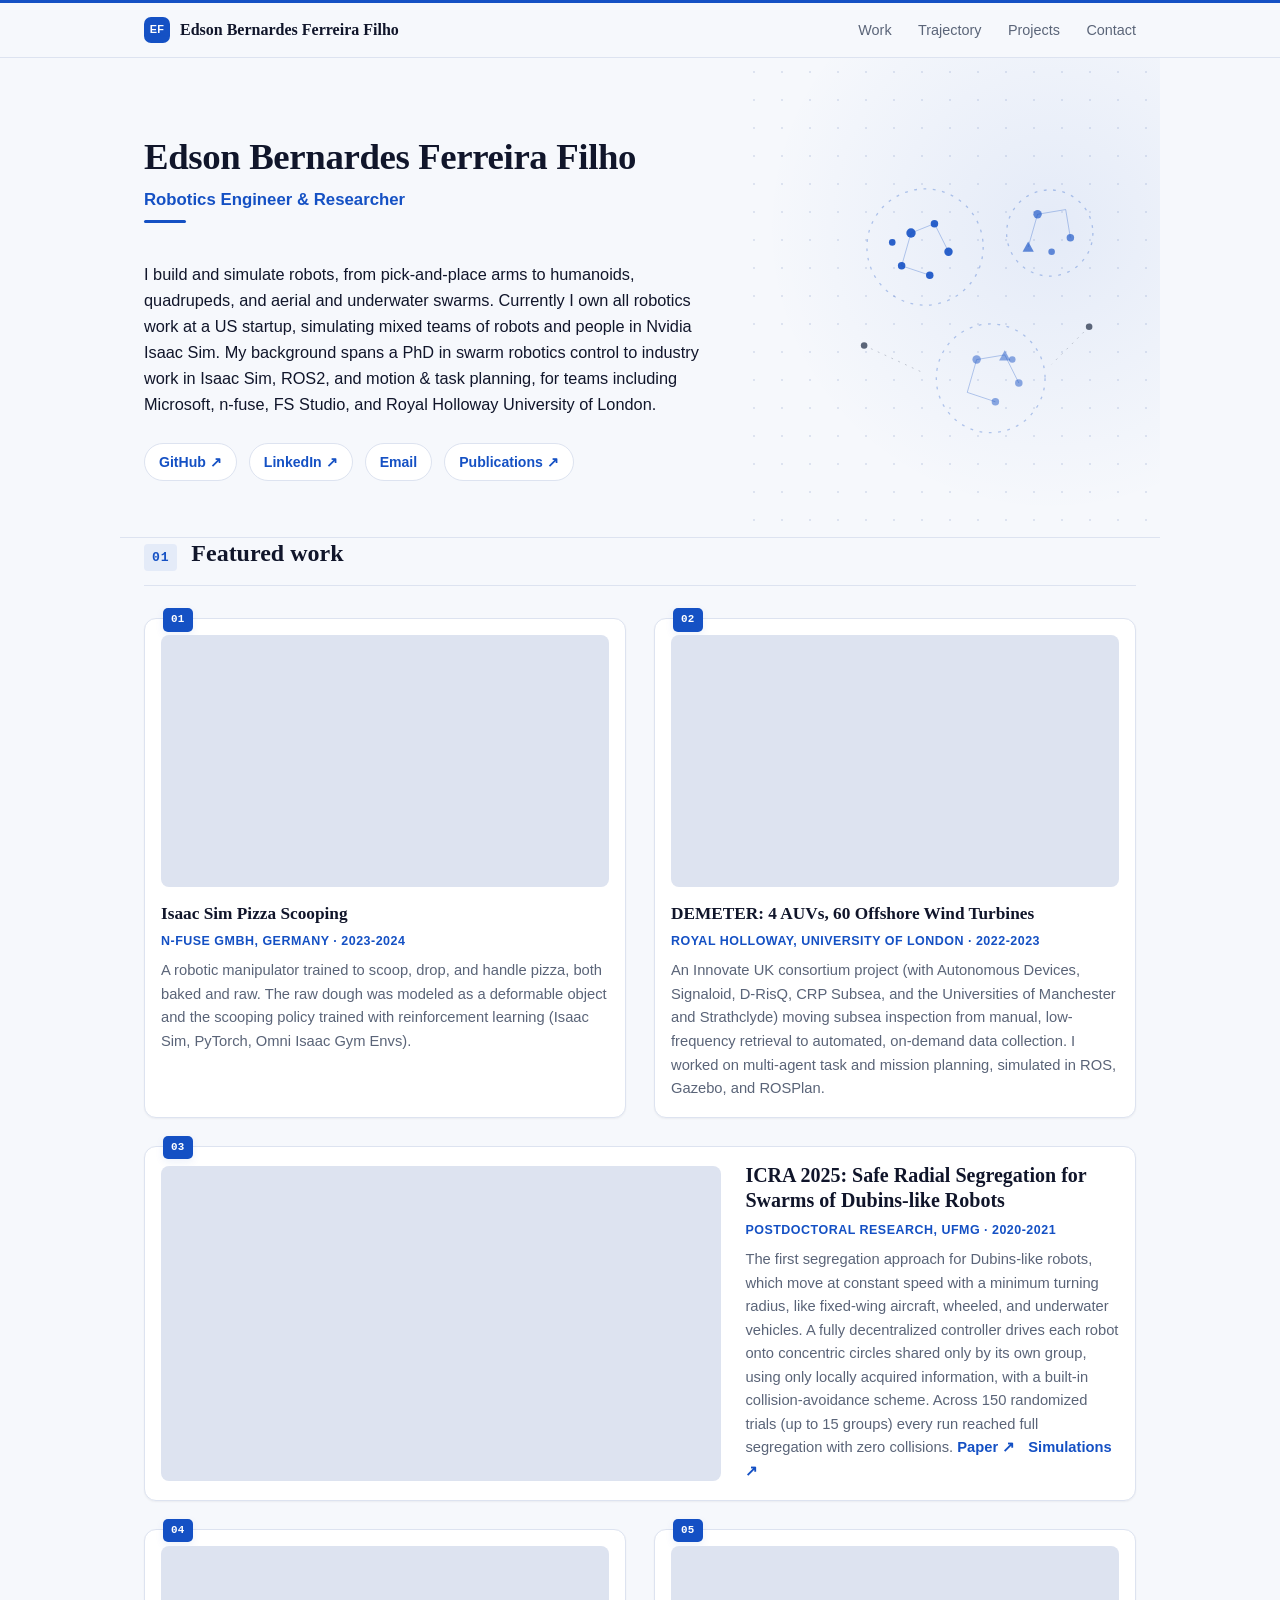
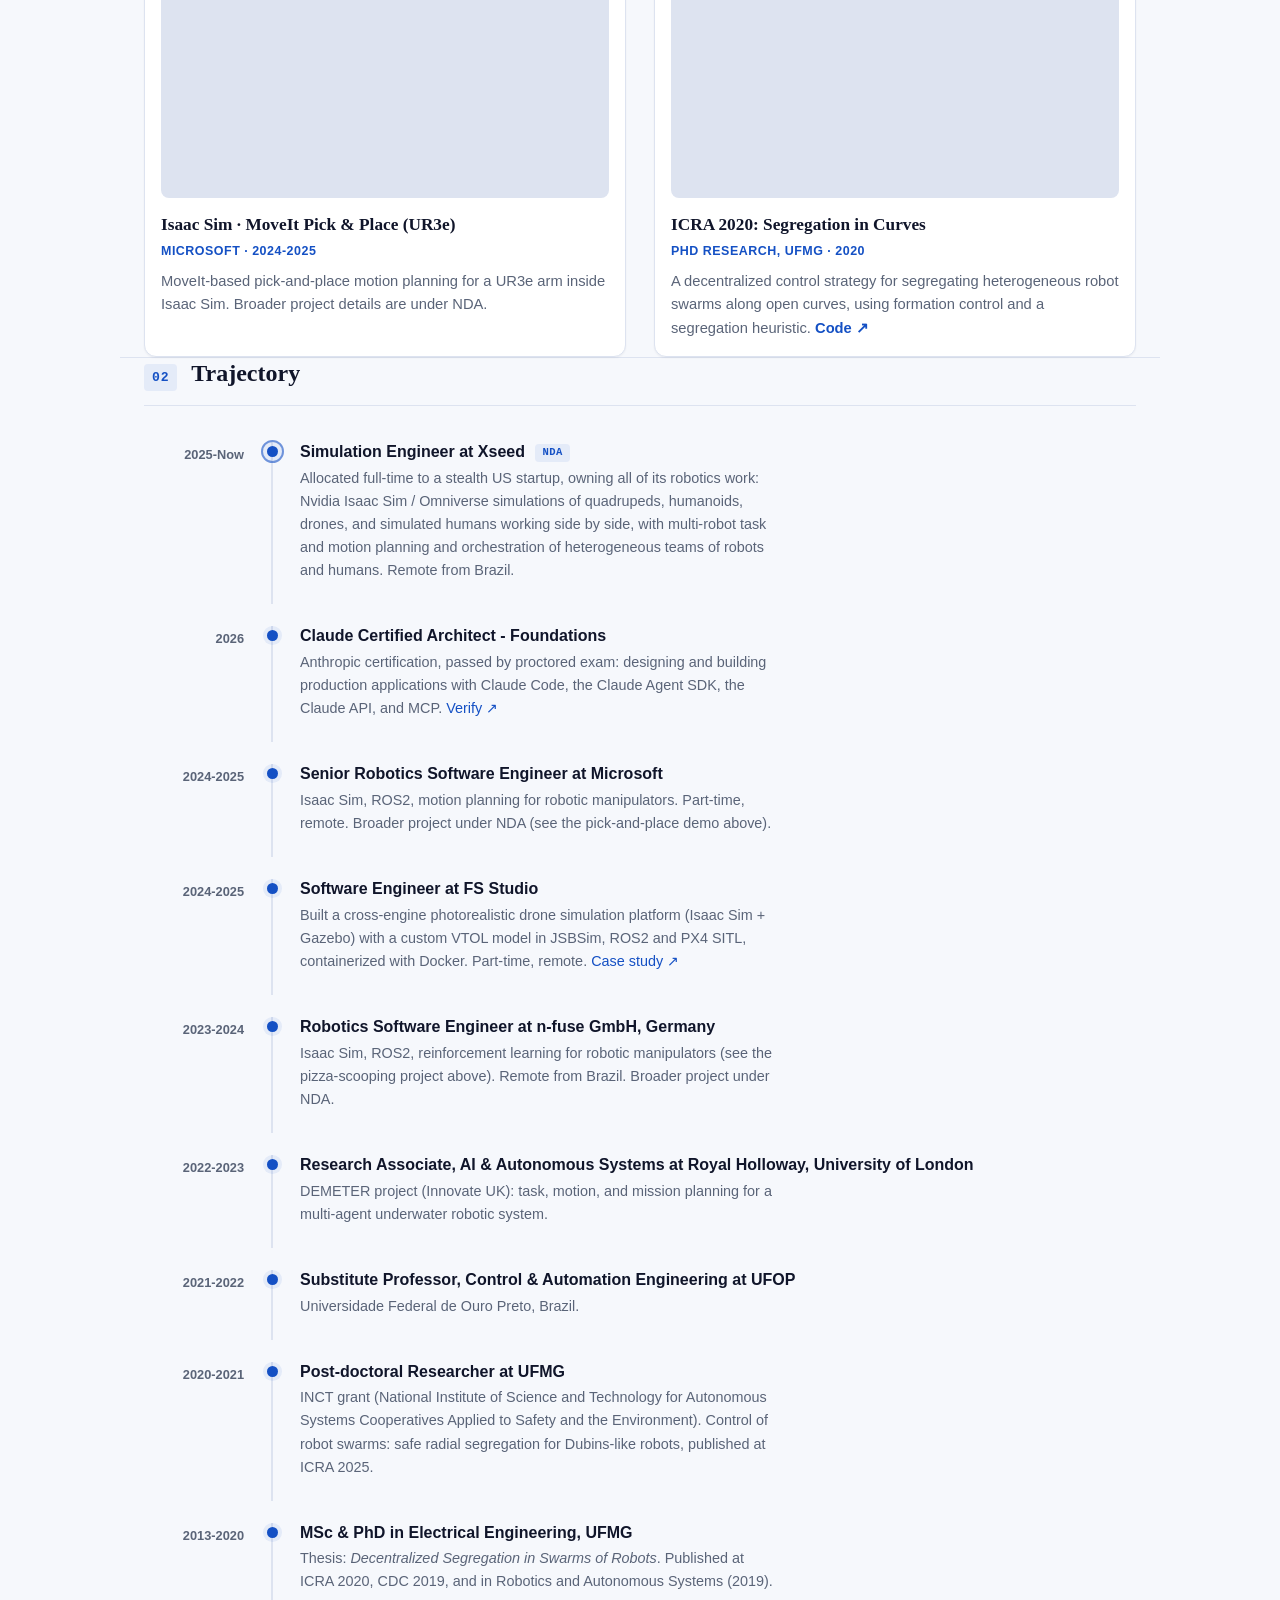
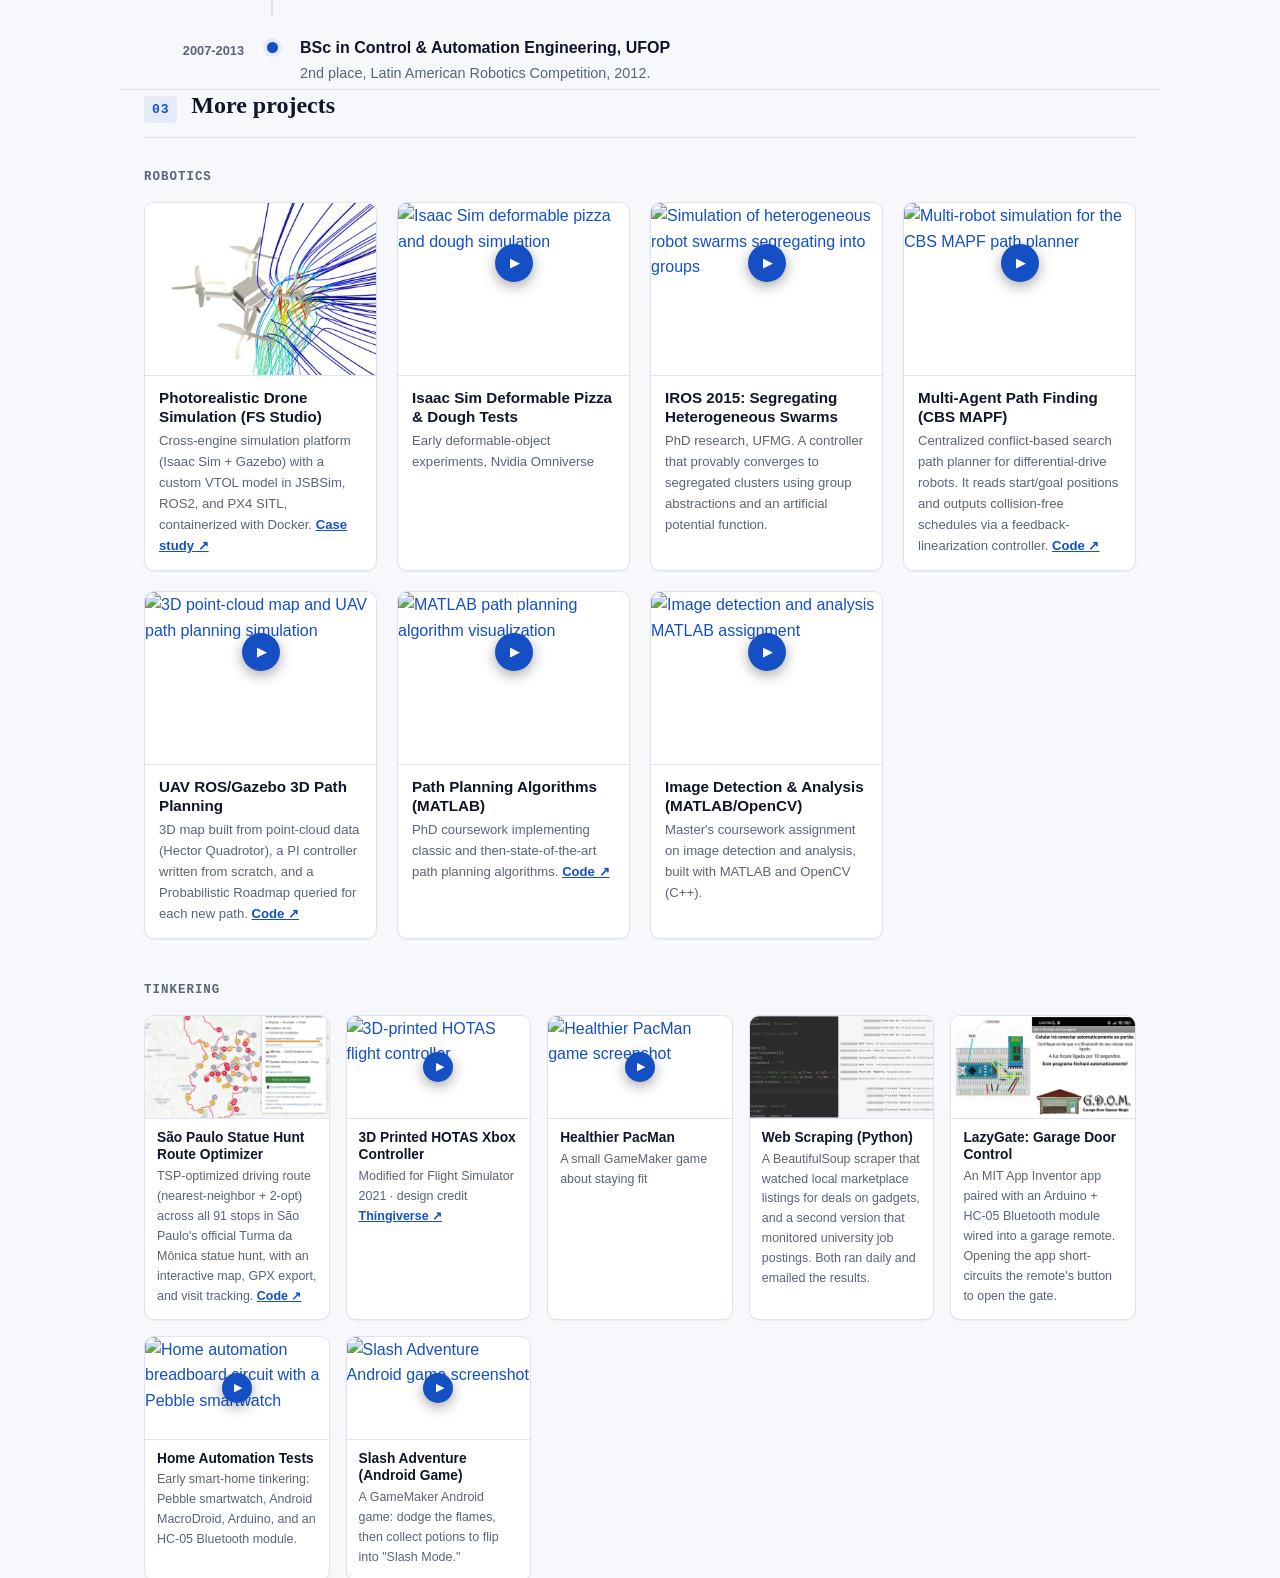
==== commit 232d8267: "Add Claude Certified Architect certification to trajectory" ====
--- a/index.html
+++ b/index.html
@@ -217,6 +217,17 @@
       </li>
 
       <li class="reveal">
+        <span class="years">2026</span>
+        <span class="node-col"><span class="dot"></span></span>
+        <div>
+          <h4>Claude Certified Architect - Foundations</h4>
+          <p>Anthropic certification, passed by proctored exam: designing and building production applications with
+          Claude Code, the Claude Agent SDK, the Claude API, and MCP.
+          <a href="https://www.credly.com/badges/a0e85975-5cf9-4132-a90b-9aa38bcd0fbf/public_url" target="_blank" rel="noopener">Verify ↗</a></p>
+        </div>
+      </li>
+
+      <li class="reveal">
         <span class="years">2024-2025</span>
         <span class="node-col"><span class="dot"></span></span>
         <div>
